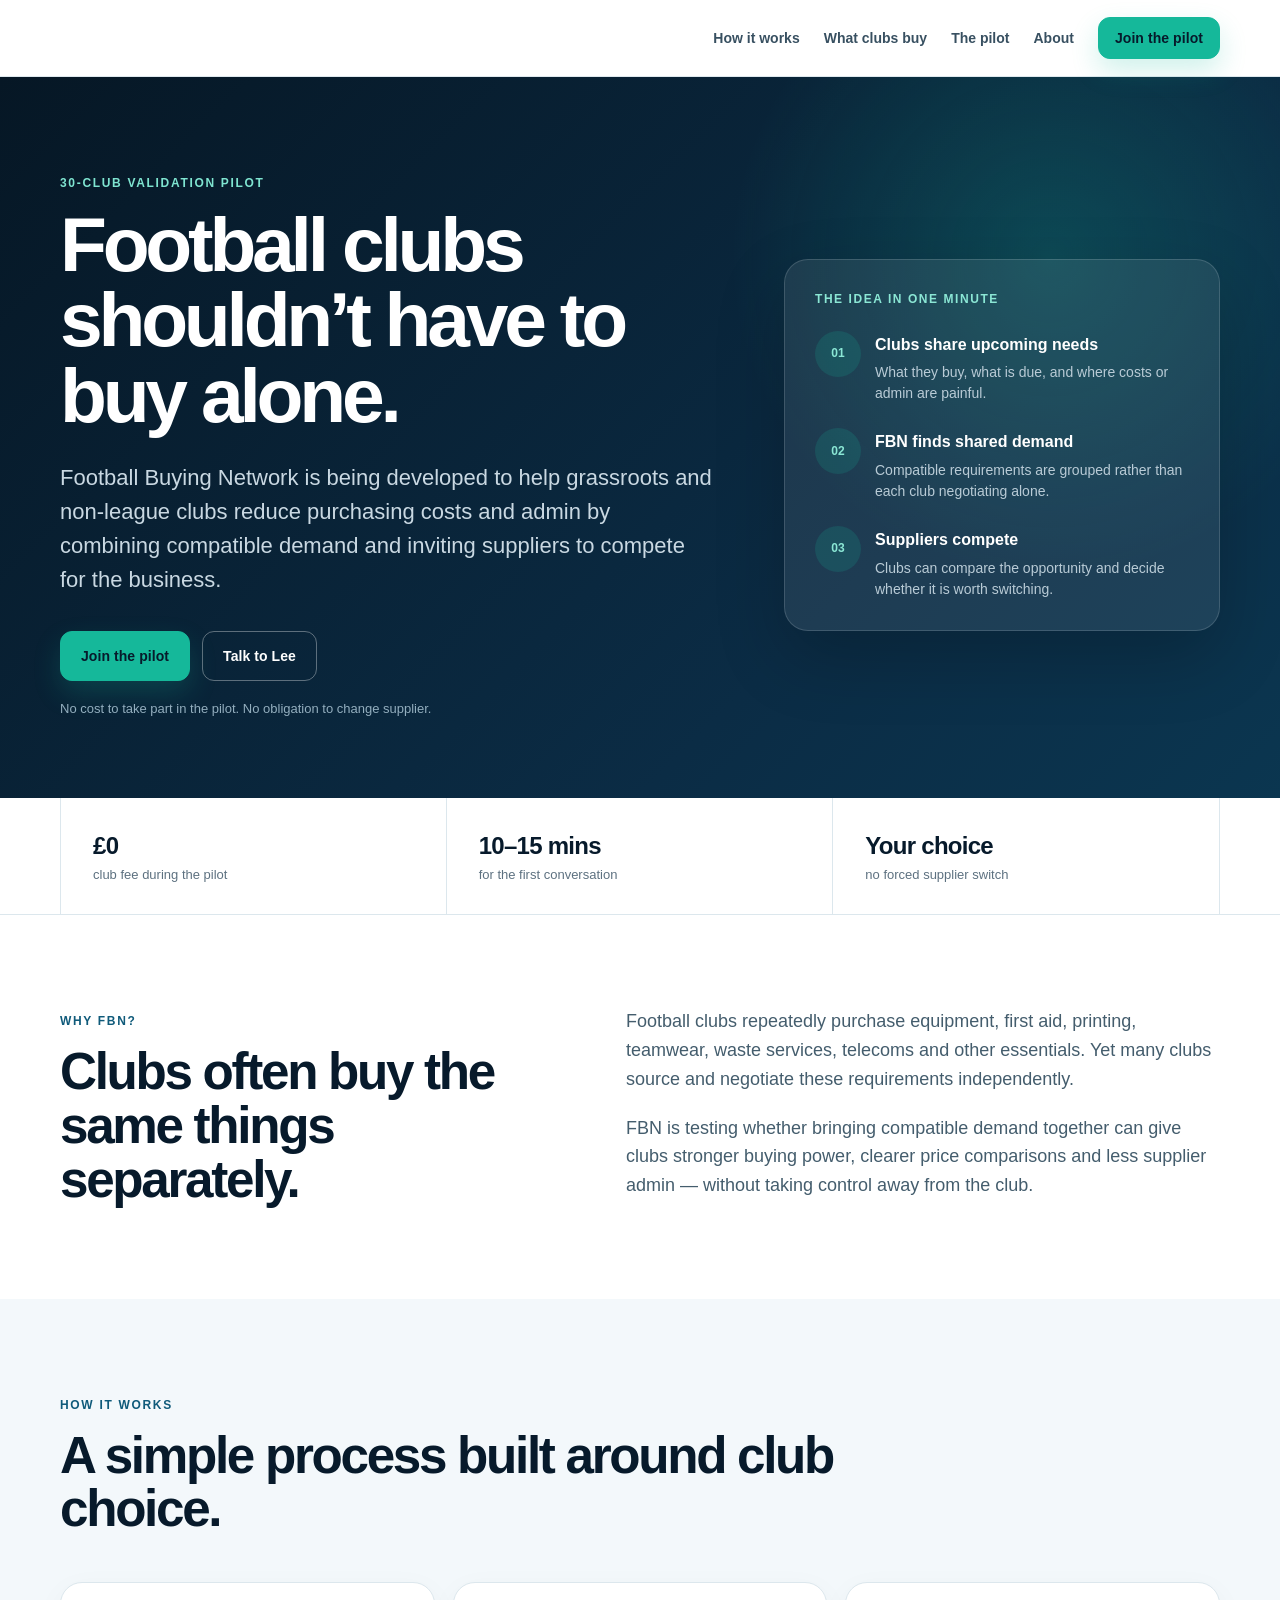
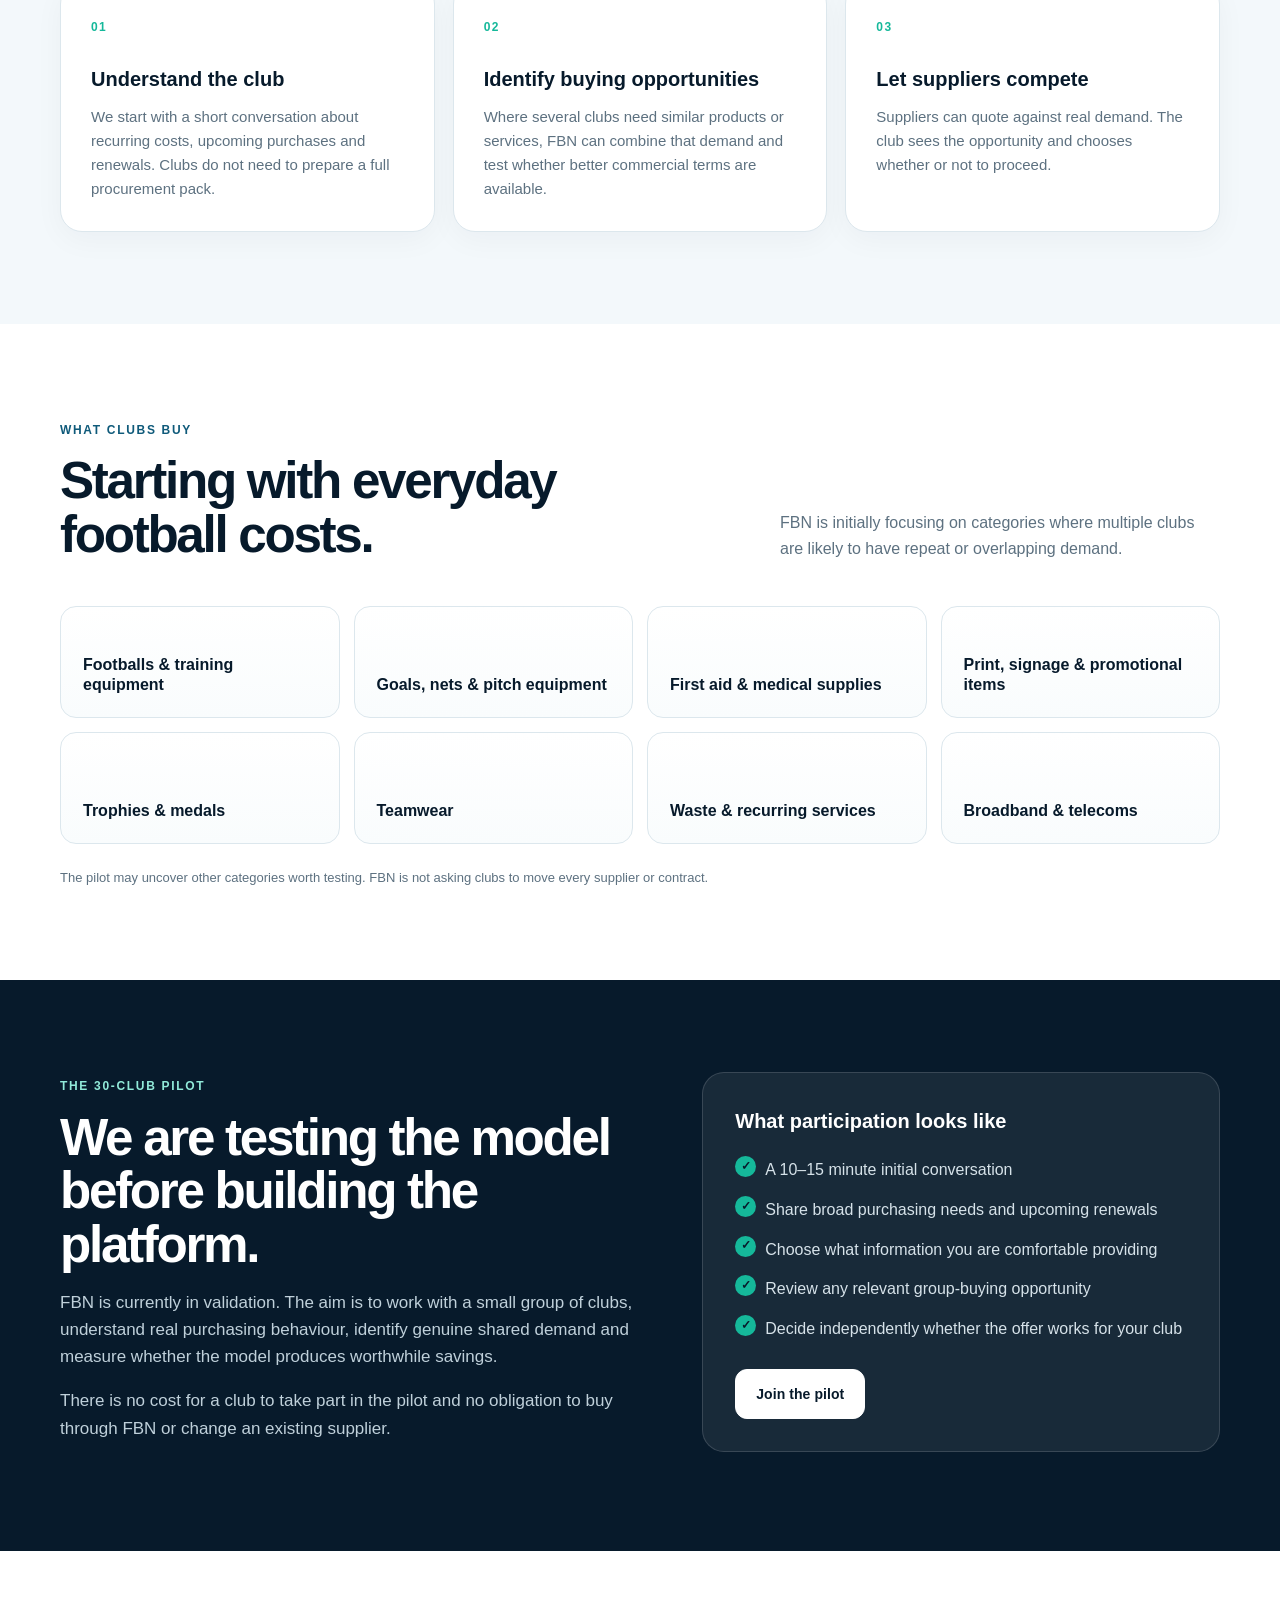
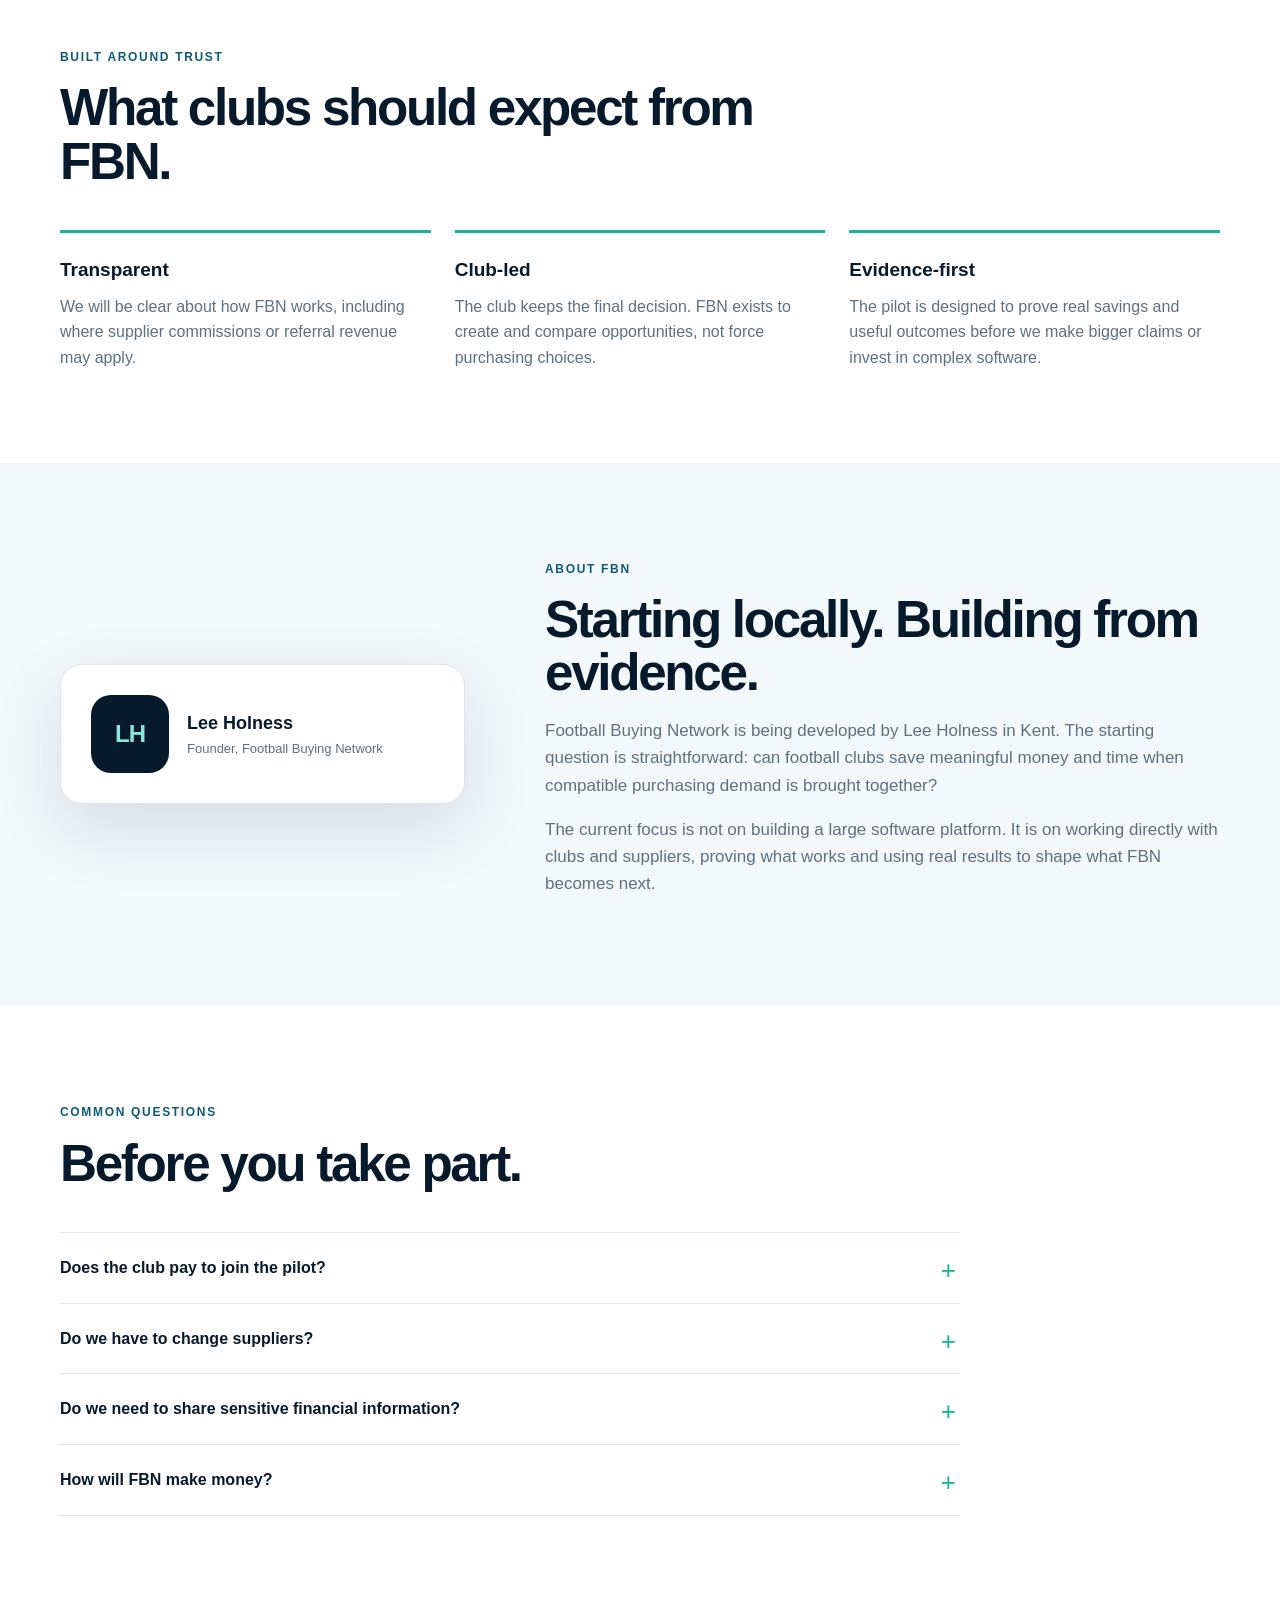
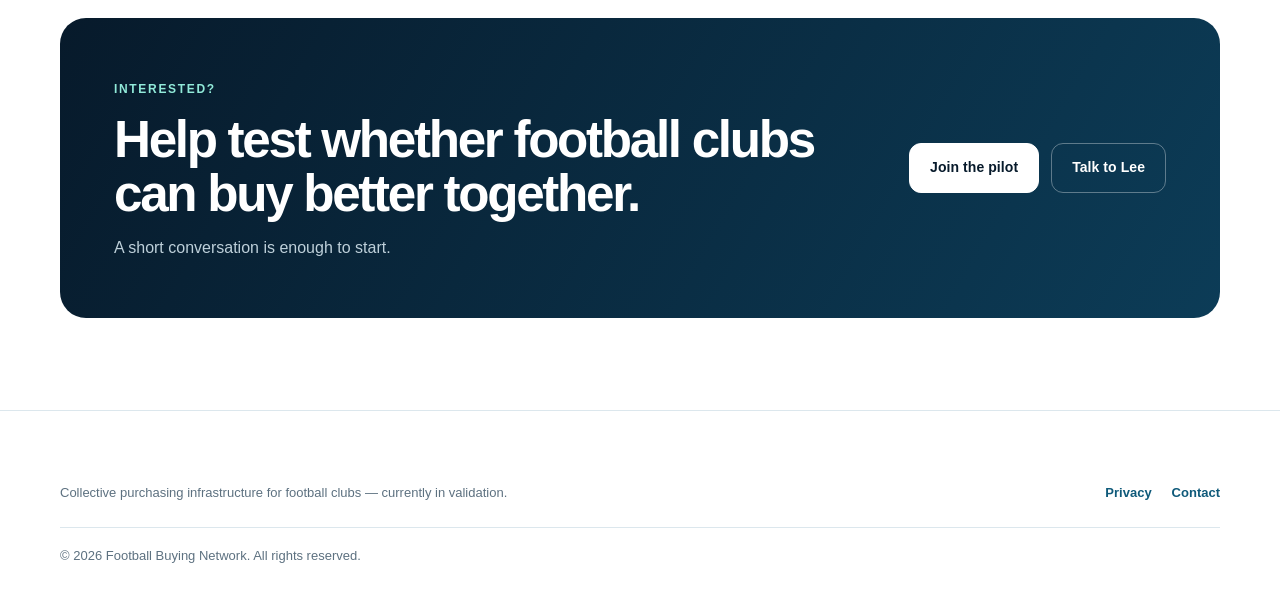
==== index.html @ e3a044ea "Apply final FBN logo to index.html" ====
<!doctype html>
<html lang="en">
<head>
  <meta charset="utf-8">
  <meta name="viewport" content="width=device-width, initial-scale=1">
  <meta name="description" content="Football Buying Network helps grassroots and non-league football clubs explore whether collective purchasing can reduce costs and admin.">
  <meta name="theme-color" content="#071a2b">
  <title>Football Buying Network | Smarter purchasing for football clubs</title>
  <link rel="icon" href="assets/favicon.svg" type="image/svg+xml">
  <link rel="stylesheet" href="styles.css">
</head>
<body>
  <a class="skip-link" href="#main">Skip to content</a>

  <header class="site-header">
    <div class="wrap nav-wrap">
      <a class="brand" href="#top" aria-label="Football Buying Network home">
          <img class="brand-logo" src="assets/logo.svg" alt="Football Buying Network">
        </a>

      <button class="menu-toggle" type="button" aria-expanded="false" aria-controls="site-nav">
        <span class="sr-only">Open menu</span>
        <span></span><span></span><span></span>
      </button>

      <nav id="site-nav" class="site-nav" aria-label="Main navigation">
        <a href="#how-it-works">How it works</a>
        <a href="#categories">What clubs buy</a>
        <a href="#pilot">The pilot</a>
        <a href="#about">About</a>
        <a class="button button-small" href="join.html">Join the pilot</a>
      </nav>
    </div>
  </header>

  <main id="main">
    <section id="top" class="hero">
      <div class="wrap hero-grid">
        <div class="hero-copy">
          <span class="eyebrow">30-club validation pilot</span>
          <h1>Football clubs shouldn’t have to buy alone.</h1>
          <p class="lead">Football Buying Network is being developed to help grassroots and non-league clubs reduce purchasing costs and admin by combining compatible demand and inviting suppliers to compete for the business.</p>
          <div class="hero-actions">
            <a class="button" href="join.html">Join the pilot</a>
            <a class="button button-ghost" href="mailto:lee87mh@gmail.com?subject=Football%20Buying%20Network%20pilot">Talk to Lee</a>
          </div>
          <p class="micro">No cost to take part in the pilot. No obligation to change supplier.</p>
        </div>

        <aside class="hero-card" aria-label="Pilot overview">
          <p class="card-label">The idea in one minute</p>
          <ol class="flow-list">
            <li><span>01</span><div><strong>Clubs share upcoming needs</strong><p>What they buy, what is due, and where costs or admin are painful.</p></div></li>
            <li><span>02</span><div><strong>FBN finds shared demand</strong><p>Compatible requirements are grouped rather than each club negotiating alone.</p></div></li>
            <li><span>03</span><div><strong>Suppliers compete</strong><p>Clubs can compare the opportunity and decide whether it is worth switching.</p></div></li>
          </ol>
        </aside>
      </div>
    </section>

    <section class="proof-strip" aria-label="Pilot commitments">
      <div class="wrap proof-grid">
        <div><strong>£0</strong><span>club fee during the pilot</span></div>
        <div><strong>10–15 mins</strong><span>for the first conversation</span></div>
        <div><strong>Your choice</strong><span>no forced supplier switch</span></div>
      </div>
    </section>

    <section class="section" id="why">
      <div class="wrap split">
        <div>
          <span class="eyebrow">Why FBN?</span>
          <h2>Clubs often buy the same things separately.</h2>
        </div>
        <div class="rich-copy">
          <p>Football clubs repeatedly purchase equipment, first aid, printing, teamwear, waste services, telecoms and other essentials. Yet many clubs source and negotiate these requirements independently.</p>
          <p>FBN is testing whether bringing compatible demand together can give clubs stronger buying power, clearer price comparisons and less supplier admin — without taking control away from the club.</p>
        </div>
      </div>
    </section>

    <section class="section section-tint" id="how-it-works">
      <div class="wrap">
        <span class="eyebrow">How it works</span>
        <h2>A simple process built around club choice.</h2>
        <div class="steps">
          <article class="step-card">
            <span class="step-no">01</span>
            <h3>Understand the club</h3>
            <p>We start with a short conversation about recurring costs, upcoming purchases and renewals. Clubs do not need to prepare a full procurement pack.</p>
          </article>
          <article class="step-card">
            <span class="step-no">02</span>
            <h3>Identify buying opportunities</h3>
            <p>Where several clubs need similar products or services, FBN can combine that demand and test whether better commercial terms are available.</p>
          </article>
          <article class="step-card">
            <span class="step-no">03</span>
            <h3>Let suppliers compete</h3>
            <p>Suppliers can quote against real demand. The club sees the opportunity and chooses whether or not to proceed.</p>
          </article>
        </div>
      </div>
    </section>

    <section class="section" id="categories">
      <div class="wrap">
        <div class="section-head">
          <div>
            <span class="eyebrow">What clubs buy</span>
            <h2>Starting with everyday football costs.</h2>
          </div>
          <p>FBN is initially focusing on categories where multiple clubs are likely to have repeat or overlapping demand.</p>
        </div>
        <div class="category-grid">
          <div class="category">Footballs & training equipment</div>
          <div class="category">Goals, nets & pitch equipment</div>
          <div class="category">First aid & medical supplies</div>
          <div class="category">Print, signage & promotional items</div>
          <div class="category">Trophies & medals</div>
          <div class="category">Teamwear</div>
          <div class="category">Waste & recurring services</div>
          <div class="category">Broadband & telecoms</div>
        </div>
        <p class="note">The pilot may uncover other categories worth testing. FBN is not asking clubs to move every supplier or contract.</p>
      </div>
    </section>

    <section class="section pilot" id="pilot">
      <div class="wrap pilot-grid">
        <div>
          <span class="eyebrow eyebrow-light">The 30-club pilot</span>
          <h2>We are testing the model before building the platform.</h2>
          <p>FBN is currently in validation. The aim is to work with a small group of clubs, understand real purchasing behaviour, identify genuine shared demand and measure whether the model produces worthwhile savings.</p>
          <p>There is no cost for a club to take part in the pilot and no obligation to buy through FBN or change an existing supplier.</p>
        </div>
        <div class="pilot-panel">
          <h3>What participation looks like</h3>
          <ul class="tick-list">
            <li>A 10–15 minute initial conversation</li>
            <li>Share broad purchasing needs and upcoming renewals</li>
            <li>Choose what information you are comfortable providing</li>
            <li>Review any relevant group-buying opportunity</li>
            <li>Decide independently whether the offer works for your club</li>
          </ul>
          <a class="button button-light" href="join.html">Join the pilot</a>
        </div>
      </div>
    </section>

    <section class="section" id="principles">
      <div class="wrap">
        <span class="eyebrow">Built around trust</span>
        <h2>What clubs should expect from FBN.</h2>
        <div class="principle-grid">
          <article><h3>Transparent</h3><p>We will be clear about how FBN works, including where supplier commissions or referral revenue may apply.</p></article>
          <article><h3>Club-led</h3><p>The club keeps the final decision. FBN exists to create and compare opportunities, not force purchasing choices.</p></article>
          <article><h3>Evidence-first</h3><p>The pilot is designed to prove real savings and useful outcomes before we make bigger claims or invest in complex software.</p></article>
        </div>
      </div>
    </section>

    <section class="section section-tint" id="about">
      <div class="wrap about-grid">
        <div class="founder-card" aria-hidden="true">
          <div class="founder-mark">LH</div>
          <div>
            <strong>Lee Holness</strong>
            <span>Founder, Football Buying Network</span>
          </div>
        </div>
        <div>
          <span class="eyebrow">About FBN</span>
          <h2>Starting locally. Building from evidence.</h2>
          <p>Football Buying Network is being developed by Lee Holness in Kent. The starting question is straightforward: can football clubs save meaningful money and time when compatible purchasing demand is brought together?</p>
          <p>The current focus is not on building a large software platform. It is on working directly with clubs and suppliers, proving what works and using real results to shape what FBN becomes next.</p>
        </div>
      </div>
    </section>

    <section class="section faq" id="faq">
      <div class="wrap">
        <span class="eyebrow">Common questions</span>
        <h2>Before you take part.</h2>
        <div class="faq-list">
          <details>
            <summary>Does the club pay to join the pilot?</summary>
            <p>No. There is no cost to a club to take part in the validation pilot.</p>
          </details>
          <details>
            <summary>Do we have to change suppliers?</summary>
            <p>No. Clubs remain in control of their purchasing decisions. If an FBN opportunity is not right for your club, you do not have to proceed.</p>
          </details>
          <details>
            <summary>Do we need to share sensitive financial information?</summary>
            <p>No. The pilot focuses on purchasing categories, approximate spend, suppliers, renewal timing and buying needs. Clubs should not share bank details, card details, passwords, payroll data or other unnecessary sensitive information.</p>
          </details>
          <details>
            <summary>How will FBN make money?</summary>
            <p>The model being tested is designed to keep club participation free while FBN earns through transparent supplier commissions, referral arrangements or future optional services where appropriate.</p>
          </details>
        </div>
      </div>
    </section>

    <section class="section cta">
      <div class="wrap cta-box">
        <div>
          <span class="eyebrow eyebrow-light">Interested?</span>
          <h2>Help test whether football clubs can buy better together.</h2>
          <p>A short conversation is enough to start.</p>
        </div>
        <div class="cta-actions"><a class="button button-light" href="join.html">Join the pilot</a><a class="button button-ghost" href="mailto:lee87mh@gmail.com?subject=Football%20Buying%20Network%20pilot">Talk to Lee</a></div>
      </div>
    </section>
  </main>

  <footer class="site-footer">
    <div class="wrap footer-grid">
      <div>
        <a class="brand footer-brand" href="#top">
          <img class="brand-logo" src="assets/logo.svg" alt="Football Buying Network">
        </a>
        <p>Collective purchasing infrastructure for football clubs — currently in validation.</p>
      </div>
      <div class="footer-links">
        <a href="privacy.html">Privacy</a>
        <a href="mailto:lee87mh@gmail.com?subject=Football%20Buying%20Network">Contact</a>
      </div>
      <p class="copyright">© <span id="year"></span> Football Buying Network. All rights reserved.</p>
    </div>
  </footer>

  <script src="script.js"></script>
</body>
</html>
---- styles.css ----
:root {
  --navy: #071a2b;
  --navy-2: #0d2941;
  --blue: #0f5a7a;
  --teal: #15b89a;
  --mint: #c9f7eb;
  --ice: #f3f8fb;
  --ink: #102536;
  --muted: #5d7180;
  --line: #dce7ed;
  --white: #ffffff;
  --shadow: 0 24px 70px rgba(7, 26, 43, 0.12);
  --radius: 22px;
  --max: 1160px;
}

* { box-sizing: border-box; }
html { scroll-behavior: smooth; }
body {
  margin: 0;
  font-family: Inter, ui-sans-serif, -apple-system, BlinkMacSystemFont, "Segoe UI", sans-serif;
  color: var(--ink);
  background: var(--white);
  line-height: 1.6;
}
img { max-width: 100%; display: block; }
a { color: inherit; }
button, a { -webkit-tap-highlight-color: transparent; }
.wrap { width: min(calc(100% - 40px), var(--max)); margin: 0 auto; }
.sr-only {
  position: absolute; width: 1px; height: 1px; padding: 0; margin: -1px;
  overflow: hidden; clip: rect(0,0,0,0); white-space: nowrap; border: 0;
}
.skip-link {
  position: absolute; left: 16px; top: -60px; z-index: 1000;
  padding: 10px 14px; background: var(--white); color: var(--navy);
  border-radius: 8px; transition: top .2s ease;
}
.skip-link:focus { top: 16px; }

.site-header {
  position: sticky;
  top: 0;
  z-index: 50;
  background: rgba(255,255,255,.92);
  backdrop-filter: blur(14px);
  border-bottom: 1px solid rgba(220,231,237,.9);
}
.nav-wrap {
  min-height: 76px;
  display: flex;
  align-items: center;
  justify-content: space-between;
  gap: 24px;
}
.brand {
  display: inline-flex;
  align-items: center;
  gap: 11px;
  text-decoration: none;
}
.brand span { display: grid; line-height: 1.05; gap: 4px; }
.brand strong { font-size: 15px; letter-spacing: -.01em; }
.brand small { font-size: 11px; color: var(--muted); letter-spacing: .16em; font-weight: 800; }
.site-nav { display: flex; align-items: center; gap: 24px; }
.site-nav > a:not(.button) {
  text-decoration: none;
  font-size: 14px;
  font-weight: 700;
  color: #385061;
}
.site-nav > a:not(.button):hover { color: var(--blue); }
.menu-toggle { display: none; }

.button {
  display: inline-flex;
  align-items: center;
  justify-content: center;
  min-height: 50px;
  padding: 0 20px;
  background: var(--teal);
  color: var(--navy);
  border: 1px solid var(--teal);
  border-radius: 12px;
  text-decoration: none;
  font-size: 14px;
  font-weight: 850;
  letter-spacing: .005em;
  box-shadow: 0 12px 28px rgba(21,184,154,.2);
  transition: transform .15s ease, box-shadow .15s ease, background .15s ease;
}
.button:hover { transform: translateY(-1px); box-shadow: 0 16px 34px rgba(21,184,154,.25); }
.button-small { min-height: 42px; padding: 0 16px; }
.button-ghost { background: transparent; color: var(--white); border-color: rgba(255,255,255,.34); box-shadow: none; }
.button-ghost:hover { background: rgba(255,255,255,.08); }
.button-light { background: var(--white); border-color: var(--white); color: var(--navy); box-shadow: none; }

.hero {
  color: var(--white);
  background:
    radial-gradient(circle at 82% 25%, rgba(21,184,154,.22), transparent 27%),
    linear-gradient(135deg, #061725 0%, #0b2c45 68%, #0b3650 100%);
  padding: 92px 0 78px;
}
.hero-grid {
  display: grid;
  grid-template-columns: 1.2fr .8fr;
  gap: 70px;
  align-items: center;
}
.eyebrow {
  display: inline-block;
  margin-bottom: 14px;
  color: var(--blue);
  font-size: 12px;
  font-weight: 900;
  letter-spacing: .14em;
  text-transform: uppercase;
}
.hero .eyebrow { color: #7fe5d1; }
.eyebrow-light { color: #91ead9; }
.hero h1 {
  max-width: 780px;
  margin: 0;
  font-size: clamp(48px, 6vw, 78px);
  line-height: .98;
  letter-spacing: -.055em;
  font-weight: 900;
}
.lead {
  max-width: 700px;
  margin: 28px 0 0;
  font-size: clamp(18px, 2vw, 22px);
  color: #c9d8e2;
  line-height: 1.55;
}
.hero-actions { display: flex; gap: 12px; flex-wrap: wrap; margin-top: 34px; }
.micro { margin: 18px 0 0; color: #93aebe; font-size: 13px; }

.hero-card {
  background: rgba(255,255,255,.08);
  border: 1px solid rgba(255,255,255,.15);
  border-radius: 24px;
  padding: 30px;
  box-shadow: 0 26px 70px rgba(0,0,0,.2);
}
.card-label { margin: 0 0 22px; color: #8be7d5; font-size: 12px; font-weight: 900; text-transform: uppercase; letter-spacing: .13em; }
.flow-list { margin: 0; padding: 0; list-style: none; display: grid; gap: 24px; }
.flow-list li { display: grid; grid-template-columns: 46px 1fr; gap: 14px; }
.flow-list li > span {
  width: 46px; height: 46px; display: grid; place-items: center;
  border-radius: 50%; background: rgba(21,184,154,.16); color: #8be7d5;
  font-size: 12px; font-weight: 900;
}
.flow-list strong { display: block; margin-top: 1px; font-size: 16px; }
.flow-list p { margin: 5px 0 0; color: #b9cbd6; font-size: 14px; line-height: 1.5; }

.proof-strip { border-bottom: 1px solid var(--line); background: var(--white); }
.proof-grid { display: grid; grid-template-columns: repeat(3,1fr); }
.proof-grid > div {
  min-height: 116px;
  padding: 26px 32px;
  display: flex;
  flex-direction: column;
  justify-content: center;
  border-right: 1px solid var(--line);
}
.proof-grid > div:first-child { border-left: 1px solid var(--line); }
.proof-grid strong { font-size: 24px; letter-spacing: -.03em; color: var(--navy); }
.proof-grid span { font-size: 13px; color: var(--muted); }

.section { padding: 92px 0; }
.section-tint { background: var(--ice); }
.section h2 {
  margin: 0;
  max-width: 800px;
  color: var(--navy);
  font-size: clamp(34px, 4vw, 52px);
  line-height: 1.05;
  letter-spacing: -.045em;
}
.split { display: grid; grid-template-columns: .9fr 1.1fr; gap: 80px; align-items: start; }
.rich-copy p { margin: 0 0 20px; color: #445d6d; font-size: 18px; }
.rich-copy p:last-child { margin-bottom: 0; }

.steps { margin-top: 46px; display: grid; grid-template-columns: repeat(3,1fr); gap: 18px; }
.step-card {
  background: var(--white);
  border: 1px solid var(--line);
  border-radius: var(--radius);
  padding: 30px;
  box-shadow: 0 8px 30px rgba(7,26,43,.04);
}
.step-no { font-size: 12px; font-weight: 900; color: var(--teal); letter-spacing: .12em; }
.step-card h3 { margin: 24px 0 10px; font-size: 20px; color: var(--navy); }
.step-card p { margin: 0; color: var(--muted); font-size: 15px; }

.section-head {
  display: flex;
  justify-content: space-between;
  gap: 60px;
  align-items: end;
}
.section-head > p { max-width: 440px; margin: 0; color: var(--muted); font-size: 16px; }
.category-grid { margin-top: 44px; display: grid; grid-template-columns: repeat(4,1fr); gap: 14px; }
.category {
  min-height: 112px;
  padding: 22px;
  display: flex;
  align-items: end;
  border: 1px solid var(--line);
  border-radius: 16px;
  background: linear-gradient(180deg,#fff 0%,#f9fcfd 100%);
  color: var(--navy);
  font-weight: 800;
  line-height: 1.25;
}
.note { margin: 24px 0 0; color: var(--muted); font-size: 13px; }

.pilot { background: var(--navy); color: var(--white); }
.pilot h2 { color: var(--white); }
.pilot-grid { display: grid; grid-template-columns: 1.05fr .95fr; gap: 70px; align-items: start; }
.pilot-grid > div:first-child > p { color: #bfd0da; font-size: 17px; }
.pilot-panel {
  padding: 32px;
  background: rgba(255,255,255,.07);
  border: 1px solid rgba(255,255,255,.14);
  border-radius: var(--radius);
}
.pilot-panel h3 { margin: 0 0 20px; font-size: 20px; }
.tick-list { list-style: none; margin: 0 0 28px; padding: 0; display: grid; gap: 14px; }
.tick-list li { position: relative; padding-left: 30px; color: #d6e2e9; }
.tick-list li::before {
  content: "✓";
  position: absolute; left: 0; top: -1px;
  width: 21px; height: 21px;
  display: grid; place-items: center;
  background: var(--teal); color: var(--navy);
  border-radius: 50%; font-size: 12px; font-weight: 900;
}

.principle-grid { margin-top: 42px; display: grid; grid-template-columns: repeat(3,1fr); gap: 24px; }
.principle-grid article { border-top: 3px solid var(--teal); padding-top: 22px; }
.principle-grid h3 { margin: 0 0 8px; color: var(--navy); font-size: 19px; }
.principle-grid p { margin: 0; color: var(--muted); }

.about-grid { display: grid; grid-template-columns: .75fr 1.25fr; gap: 80px; align-items: center; }
.founder-card {
  padding: 30px;
  display: flex;
  align-items: center;
  gap: 18px;
  background: var(--white);
  border: 1px solid var(--line);
  border-radius: var(--radius);
  box-shadow: var(--shadow);
}
.founder-mark {
  width: 78px; height: 78px; border-radius: 20px;
  display: grid; place-items: center;
  background: var(--navy); color: #8be7d5;
  font-size: 24px; font-weight: 900; letter-spacing: -.04em;
}
.founder-card strong { display: block; font-size: 18px; color: var(--navy); }
.founder-card span { display: block; color: var(--muted); font-size: 13px; margin-top: 2px; }
.about-grid > div:last-child > p { color: var(--muted); font-size: 17px; }

.faq-list { max-width: 900px; margin-top: 42px; border-top: 1px solid var(--line); }
details { border-bottom: 1px solid var(--line); }
summary {
  cursor: pointer;
  list-style: none;
  padding: 22px 42px 22px 0;
  position: relative;
  color: var(--navy);
  font-weight: 800;
}
summary::-webkit-details-marker { display: none; }
summary::after {
  content: "+";
  position: absolute; right: 4px; top: 17px;
  font-size: 26px; font-weight: 400; color: var(--teal);
}
details[open] summary::after { content: "–"; }
details p { margin: -2px 0 24px; max-width: 760px; color: var(--muted); }

.cta { padding-top: 10px; }
.cta-box {
  min-height: 300px;
  padding: 54px;
  border-radius: 26px;
  display: flex;
  align-items: center;
  justify-content: space-between;
  gap: 40px;
  color: var(--white);
  background: linear-gradient(120deg,var(--navy) 0%,#0c3c57 100%);
}
.cta-box h2 { color: var(--white); max-width: 720px; }
.cta-box p { margin: 14px 0 0; color: #bed0da; }

.site-footer { padding: 40px 0; border-top: 1px solid var(--line); }
.footer-grid {
  display: grid;
  grid-template-columns: 1fr auto;
  gap: 24px;
  align-items: end;
}
.footer-brand { margin-bottom: 14px; }
.site-footer p { margin: 0; color: var(--muted); font-size: 13px; }
.footer-links { display: flex; gap: 20px; }
.footer-links a { color: var(--blue); font-size: 13px; font-weight: 800; text-decoration: none; }
.copyright { grid-column: 1 / -1; padding-top: 18px; border-top: 1px solid var(--line); }

.privacy-hero { padding: 74px 0 30px; background: var(--ice); }
.privacy-hero h1 { margin: 0; font-size: clamp(42px,5vw,64px); color: var(--navy); letter-spacing: -.05em; }
.privacy-content { max-width: 780px; padding: 58px 0 90px; }
.privacy-content h2 { margin: 42px 0 10px; font-size: 25px; }
.privacy-content p, .privacy-content li { color: #4d6473; }
.privacy-content a { color: var(--blue); }

@media (max-width: 900px) {
  .site-nav {
    display: none;
    position: absolute;
    left: 20px; right: 20px; top: 68px;
    padding: 18px;
    flex-direction: column;
    align-items: stretch;
    gap: 4px;
    background: var(--white);
    border: 1px solid var(--line);
    border-radius: 16px;
    box-shadow: var(--shadow);
  }
  .site-nav.open { display: flex; }
  .site-nav > a:not(.button) { padding: 12px 8px; }
  .menu-toggle {
    width: 44px; height: 44px; border: 0; background: transparent;
    display: grid; align-content: center; gap: 5px; cursor: pointer;
  }
  .menu-toggle span:not(.sr-only) { width: 24px; height: 2px; background: var(--navy); justify-self: end; }
  .hero { padding-top: 70px; }
  .hero-grid, .split, .pilot-grid, .about-grid { grid-template-columns: 1fr; gap: 44px; }
  .steps, .principle-grid { grid-template-columns: 1fr; }
  .category-grid { grid-template-columns: repeat(2,1fr); }
  .section-head { align-items: start; flex-direction: column; gap: 18px; }
  .cta-box { align-items: flex-start; flex-direction: column; }
}

@media (max-width: 600px) {
  .wrap { width: min(calc(100% - 28px), var(--max)); }
  .nav-wrap { min-height: 68px; }
  .brand strong { font-size: 13px; }
  .hero { padding: 56px 0 54px; }
  .hero h1 { font-size: clamp(43px, 13vw, 62px); }
  .hero-card { padding: 22px; }
  .proof-grid { grid-template-columns: 1fr; }
  .proof-grid > div { min-height: 86px; border-right: 1px solid var(--line); border-left: 1px solid var(--line); border-bottom: 1px solid var(--line); }
  .proof-grid > div:first-child { border-top: 0; }
  .section { padding: 68px 0; }
  .category-grid { grid-template-columns: 1fr; }
  .category { min-height: 92px; }
  .cta { padding-top: 0; }
  .cta-box { padding: 34px 24px; border-radius: 20px; }
  .footer-grid { grid-template-columns: 1fr; align-items: start; }
  .copyright { grid-column: 1; }
}


/* Pilot interest form */
.form-hero {
  background: linear-gradient(135deg, #061725 0%, #0b2c45 100%);
  color: var(--white);
  padding: 72px 0 56px;
}
.form-hero h1 {
  margin: 0;
  max-width: 780px;
  font-size: clamp(42px, 5.6vw, 68px);
  line-height: 1;
  letter-spacing: -.05em;
}
.form-hero p {
  max-width: 760px;
  margin: 22px 0 0;
  color: #c8d7e0;
  font-size: 18px;
}
.form-shell {
  display: grid;
  grid-template-columns: minmax(0, 1fr) 320px;
  gap: 36px;
  align-items: start;
  padding: 56px 0 88px;
}
.form-card {
  background: var(--white);
  border: 1px solid var(--line);
  border-radius: var(--radius);
  box-shadow: var(--shadow);
  padding: 34px;
}
.form-card h2 { margin: 0 0 8px; color: var(--navy); font-size: 28px; }
.form-card > p { margin: 0 0 30px; color: var(--muted); }
.form-grid { display: grid; grid-template-columns: 1fr 1fr; gap: 20px; }
.form-group { display: grid; gap: 8px; margin-bottom: 20px; }
.form-group.full { grid-column: 1 / -1; }
.form-group label, .form-group legend {
  font-size: 14px;
  font-weight: 800;
  color: var(--navy);
}
.form-group legend { margin-bottom: 10px; }
.required { color: #b42318; }
.form-card input[type="text"],
.form-card input[type="email"],
.form-card input[type="tel"],
.form-card select,
.form-card textarea {
  width: 100%;
  min-height: 48px;
  padding: 11px 13px;
  border: 1px solid #cddbe3;
  border-radius: 10px;
  background: #fff;
  color: var(--ink);
  font: inherit;
}
.form-card input:focus,
.form-card select:focus,
.form-card textarea:focus {
  outline: 3px solid rgba(21,184,154,.18);
  border-color: var(--teal);
}
.form-card fieldset { border: 0; padding: 0; margin: 0 0 22px; }
.check-grid {
  display: grid;
  grid-template-columns: 1fr 1fr;
  gap: 10px 16px;
}
.check-option {
  display: flex;
  gap: 10px;
  align-items: flex-start;
  padding: 12px;
  border: 1px solid var(--line);
  border-radius: 10px;
  background: #fbfdfe;
  font-size: 14px;
  color: #385061;
}
.check-option input { margin-top: 3px; }
.form-note {
  margin: 18px 0 0;
  font-size: 12px;
  color: var(--muted);
}
.form-note a { color: var(--blue); }
.form-submit { width: 100%; border: 0; cursor: pointer; }
.form-aside {
  background: var(--navy);
  color: var(--white);
  border-radius: var(--radius);
  padding: 28px;
}
.form-aside h3 { margin: 0 0 18px; font-size: 20px; }
.form-aside p { color: #bfd0da; font-size: 14px; }
.form-aside .tick-list { margin-bottom: 0; }
.cta-actions { display: flex; gap: 12px; flex-wrap: wrap; }
.thanks-wrap {
  min-height: 64vh;
  display: grid;
  place-items: center;
  padding: 70px 0;
}
.thanks-card {
  width: min(100%, 720px);
  text-align: center;
  padding: 46px 34px;
  border: 1px solid var(--line);
  border-radius: var(--radius);
  box-shadow: var(--shadow);
  background: var(--white);
}
.thanks-mark {
  width: 64px; height: 64px; margin: 0 auto 20px;
  display: grid; place-items: center;
  border-radius: 50%;
  background: var(--mint);
  color: var(--navy);
  font-size: 28px; font-weight: 900;
}
.thanks-card h1 { margin: 0; color: var(--navy); font-size: clamp(34px, 5vw, 48px); letter-spacing: -.04em; }
.thanks-card p { color: var(--muted); max-width: 560px; margin: 16px auto 26px; }
.honey { display: none !important; }

@media (max-width: 900px) {
  .form-shell { grid-template-columns: 1fr; }
  .form-aside { order: -1; }
}
@media (max-width: 600px) {
  .form-card { padding: 24px 18px; }
  .form-grid, .check-grid { grid-template-columns: 1fr; }
  .form-hero { padding: 54px 0 42px; }
}
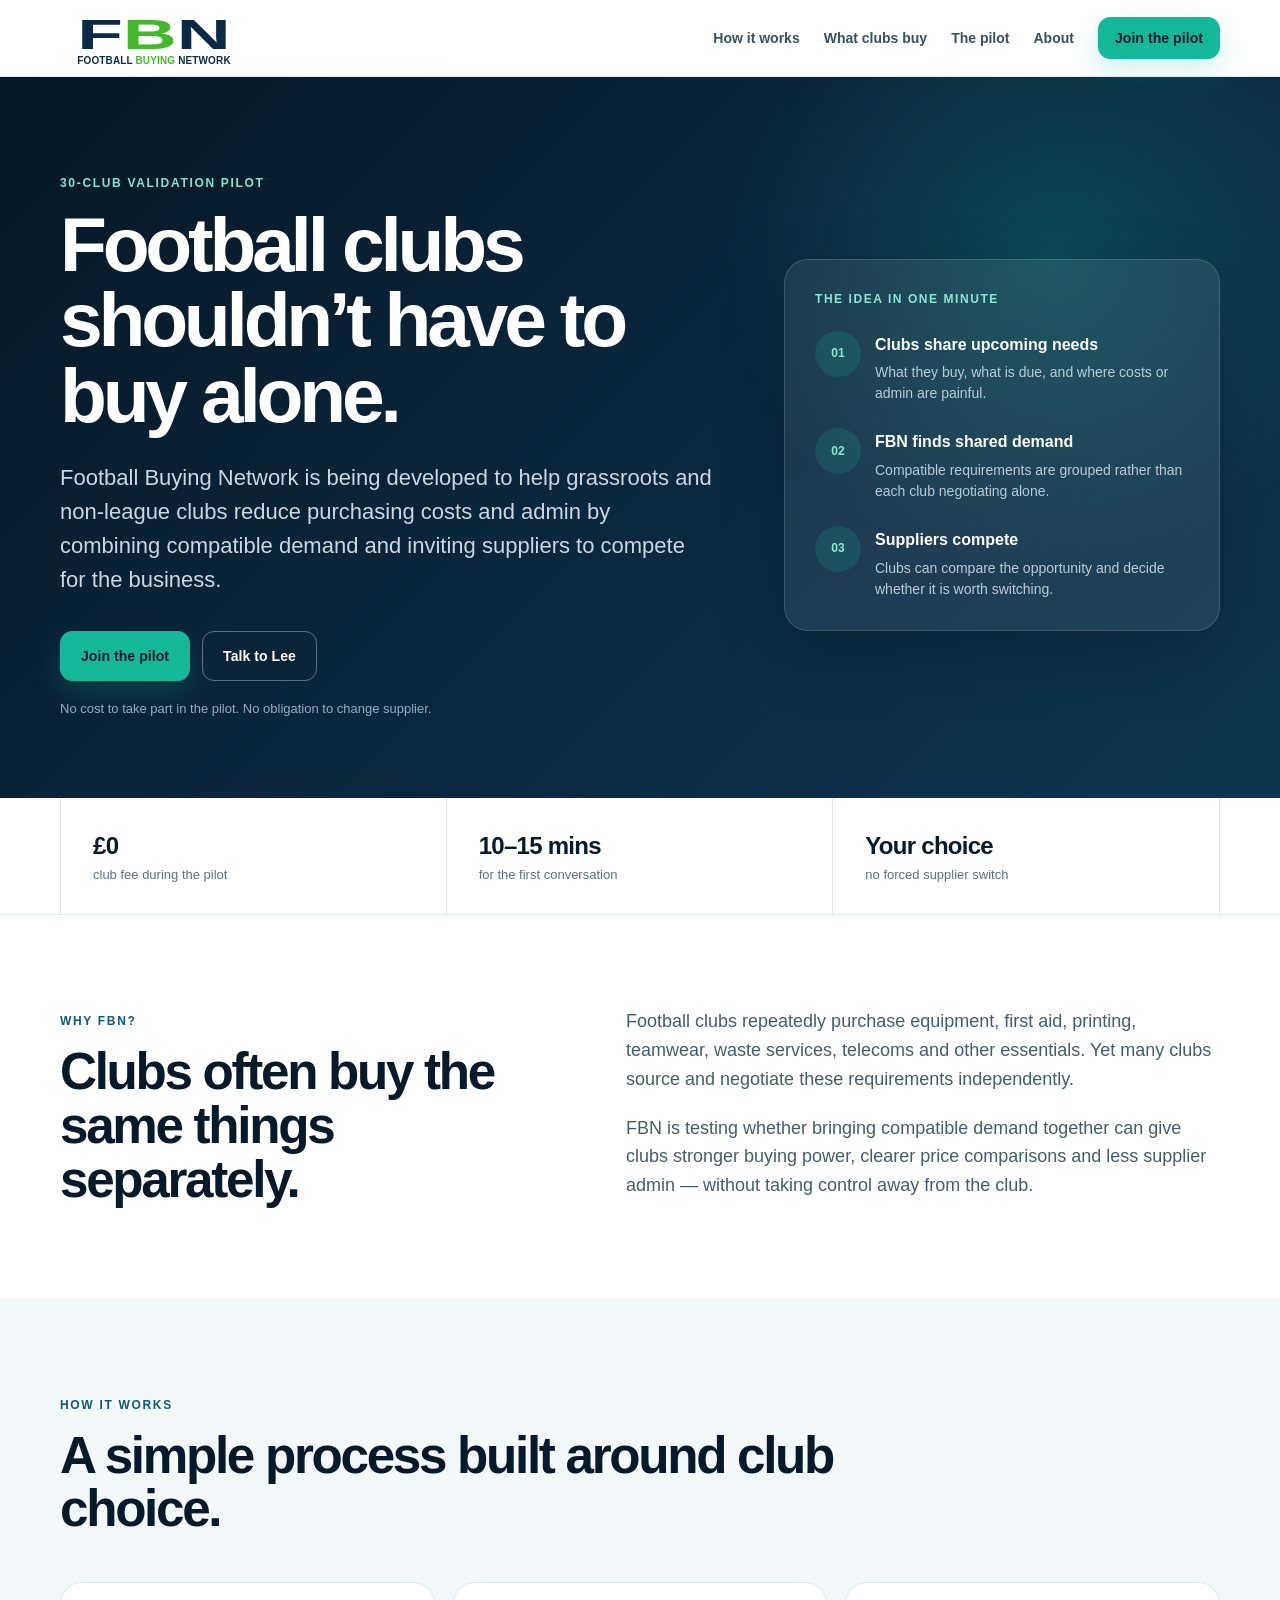
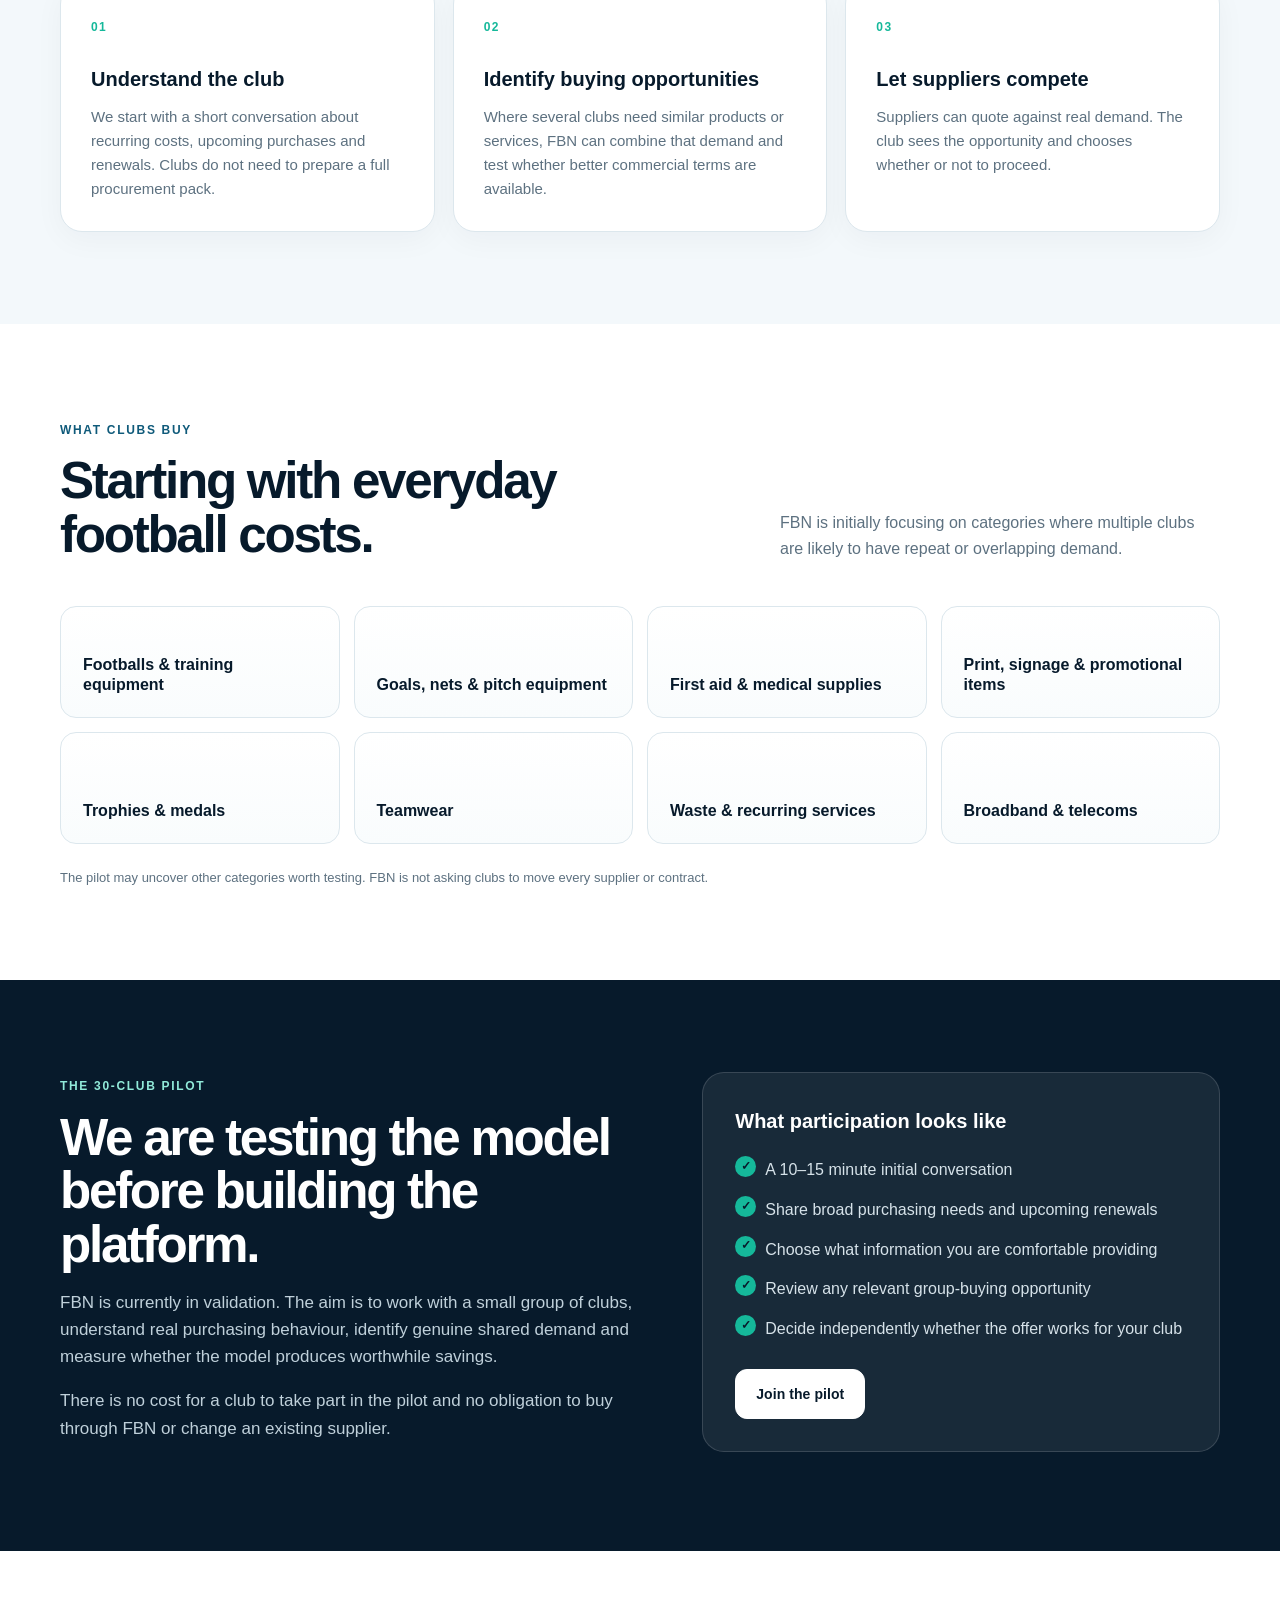
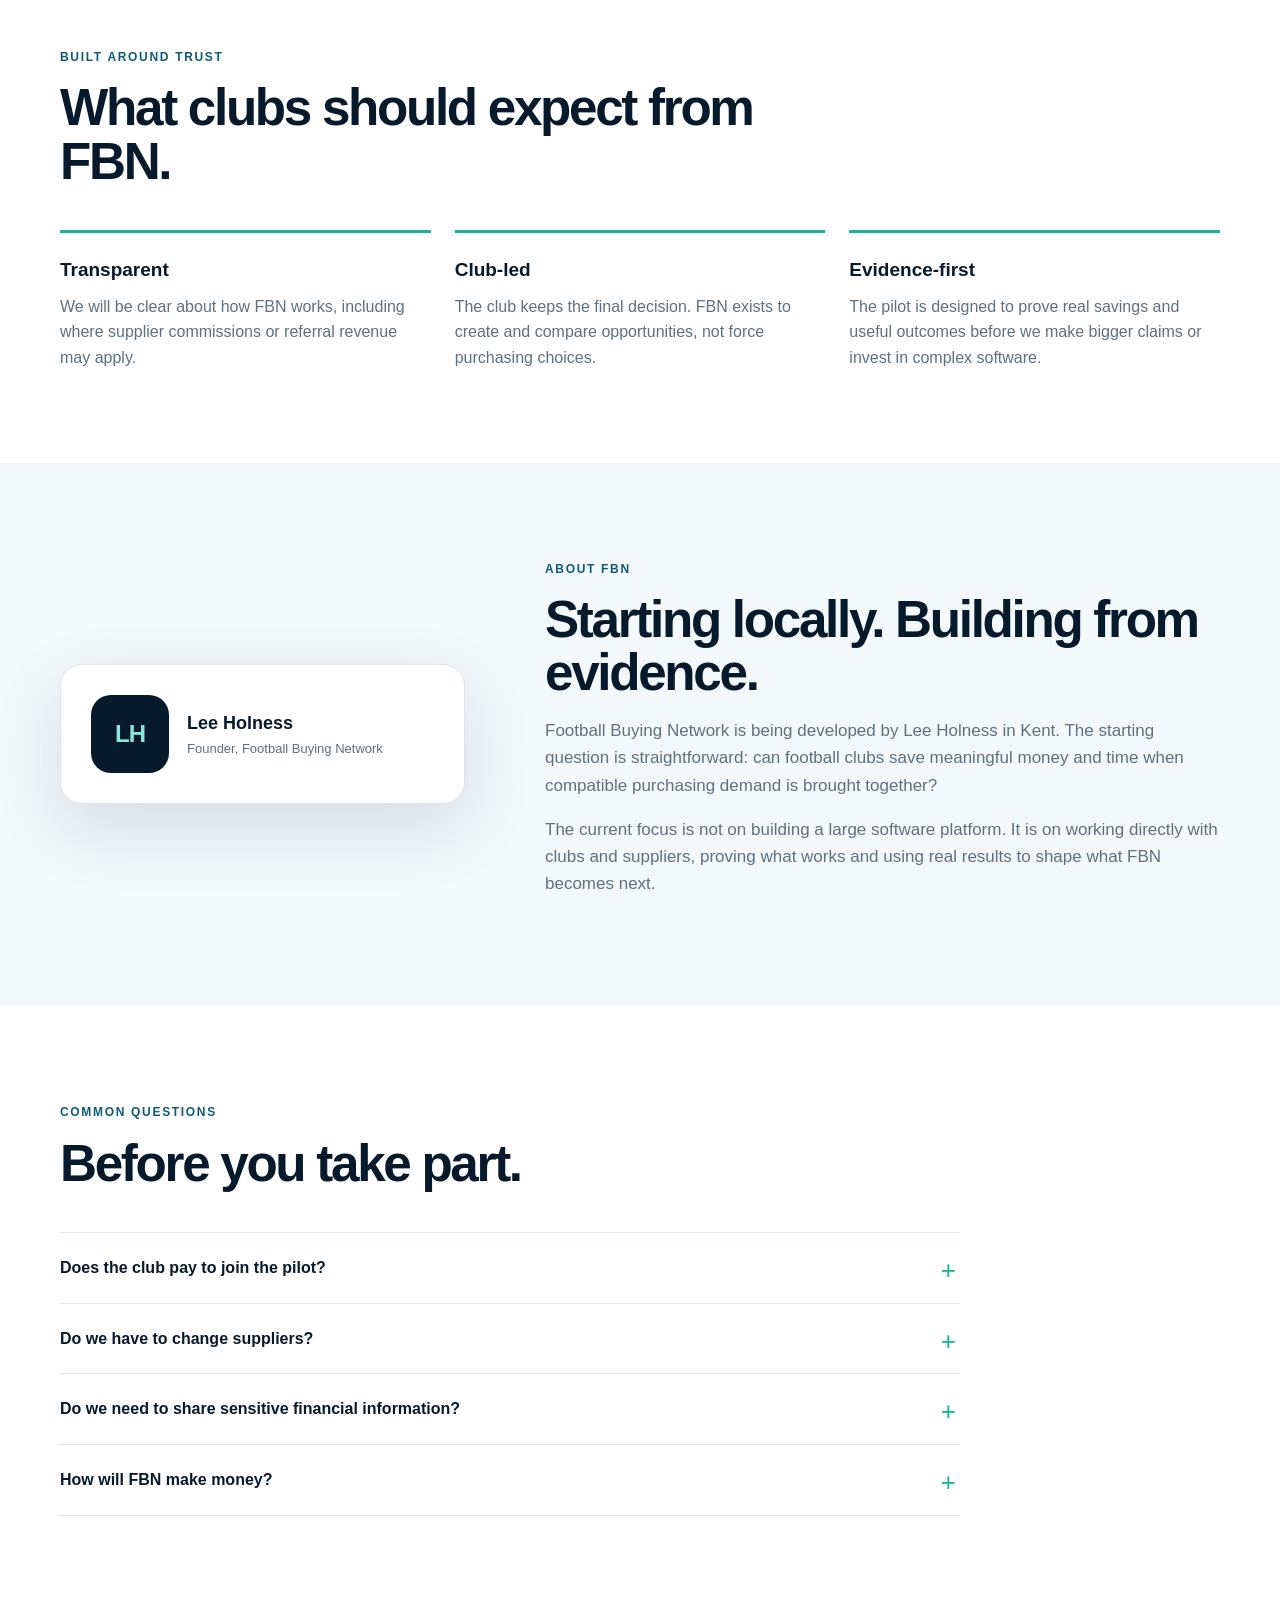
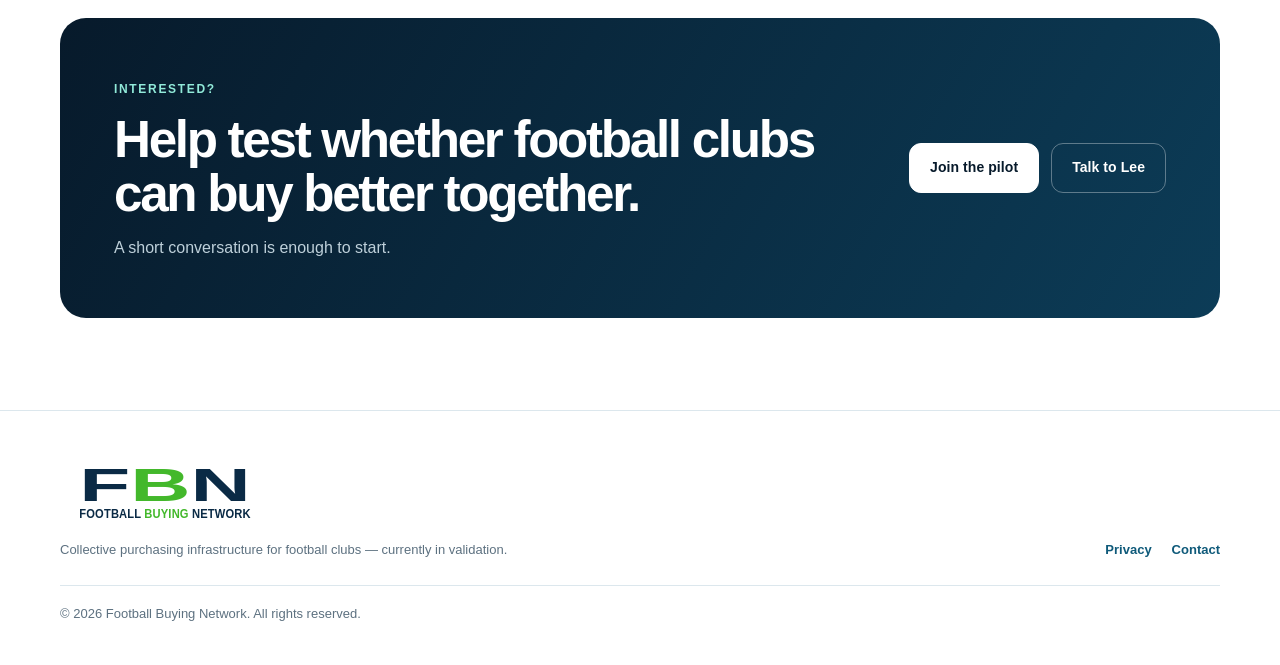
==== commit cf6a6e5e: "Use final FBN logo asset on index.html" ====
--- a/index.html
+++ b/index.html
@@ -15,7 +15,7 @@
   <header class="site-header">
     <div class="wrap nav-wrap">
       <a class="brand" href="#top" aria-label="Football Buying Network home">
-          <img class="brand-logo" src="assets/logo.svg" alt="Football Buying Network">
+          <img class="brand-logo" src="assets/fbn-logo.svg?v=20260927-final" alt="Football Buying Network">
         </a>
 
       <button class="menu-toggle" type="button" aria-expanded="false" aria-controls="site-nav">
@@ -219,7 +219,7 @@
     <div class="wrap footer-grid">
       <div>
         <a class="brand footer-brand" href="#top">
-          <img class="brand-logo" src="assets/logo.svg" alt="Football Buying Network">
+          <img class="brand-logo" src="assets/fbn-logo.svg?v=20260927-final" alt="Football Buying Network">
         </a>
         <p>Collective purchasing infrastructure for football clubs — currently in validation.</p>
       </div>
--- a/styles.css
+++ b/styles.css
@@ -56,12 +56,15 @@
 .brand {
   display: inline-flex;
   align-items: center;
-  gap: 11px;
   text-decoration: none;
-}
-.brand span { display: grid; line-height: 1.05; gap: 4px; }
-.brand strong { font-size: 15px; letter-spacing: -.01em; }
-.brand small { font-size: 11px; color: var(--muted); letter-spacing: .16em; font-weight: 800; }
+  flex: 0 0 auto;
+}
+.brand-logo {
+  width: 188px;
+  height: auto;
+  display: block;
+}
+.footer-brand .brand-logo { width: 210px; }
 .site-nav { display: flex; align-items: center; gap: 24px; }
 .site-nav > a:not(.button) {
   text-decoration: none;
@@ -351,7 +354,8 @@
 @media (max-width: 600px) {
   .wrap { width: min(calc(100% - 28px), var(--max)); }
   .nav-wrap { min-height: 68px; }
-  .brand strong { font-size: 13px; }
+  .brand-logo { width: 154px; }
+  .footer-brand .brand-logo { width: 184px; }
   .hero { padding: 56px 0 54px; }
   .hero h1 { font-size: clamp(43px, 13vw, 62px); }
   .hero-card { padding: 22px; }
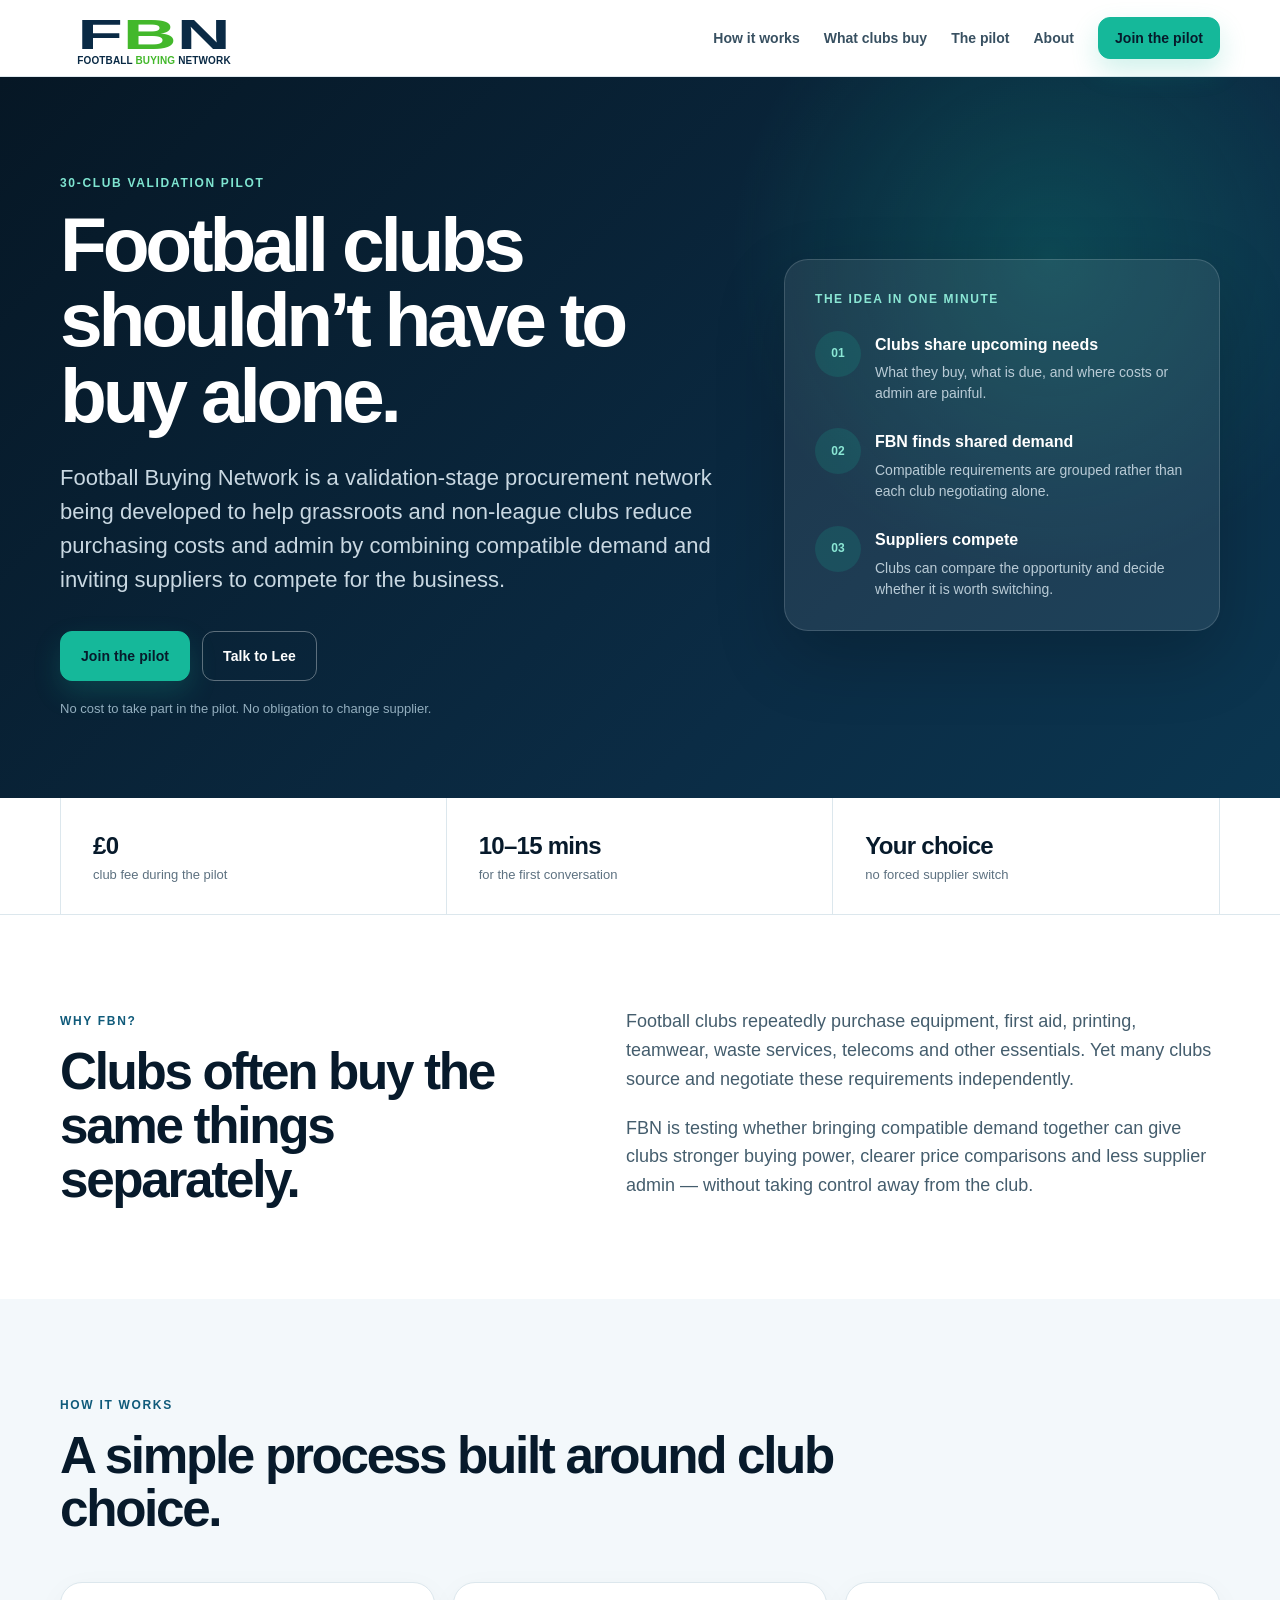
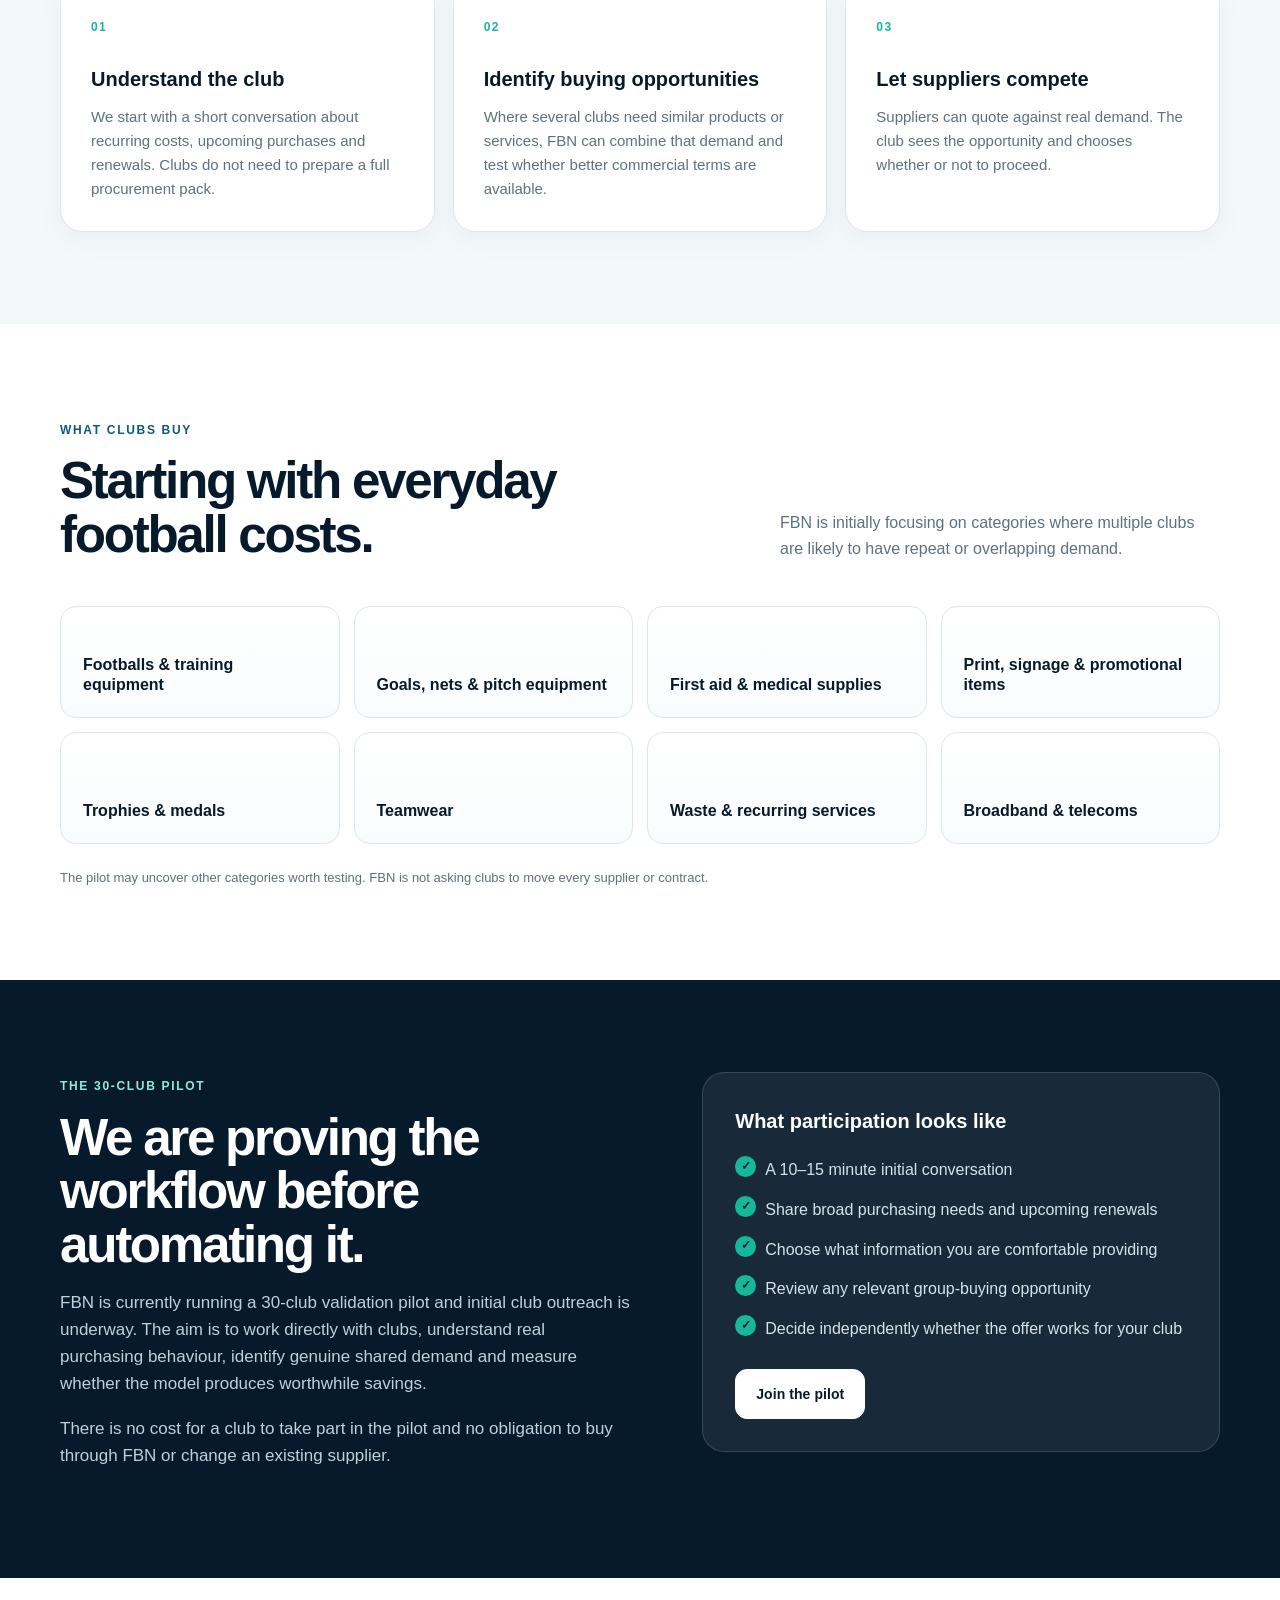
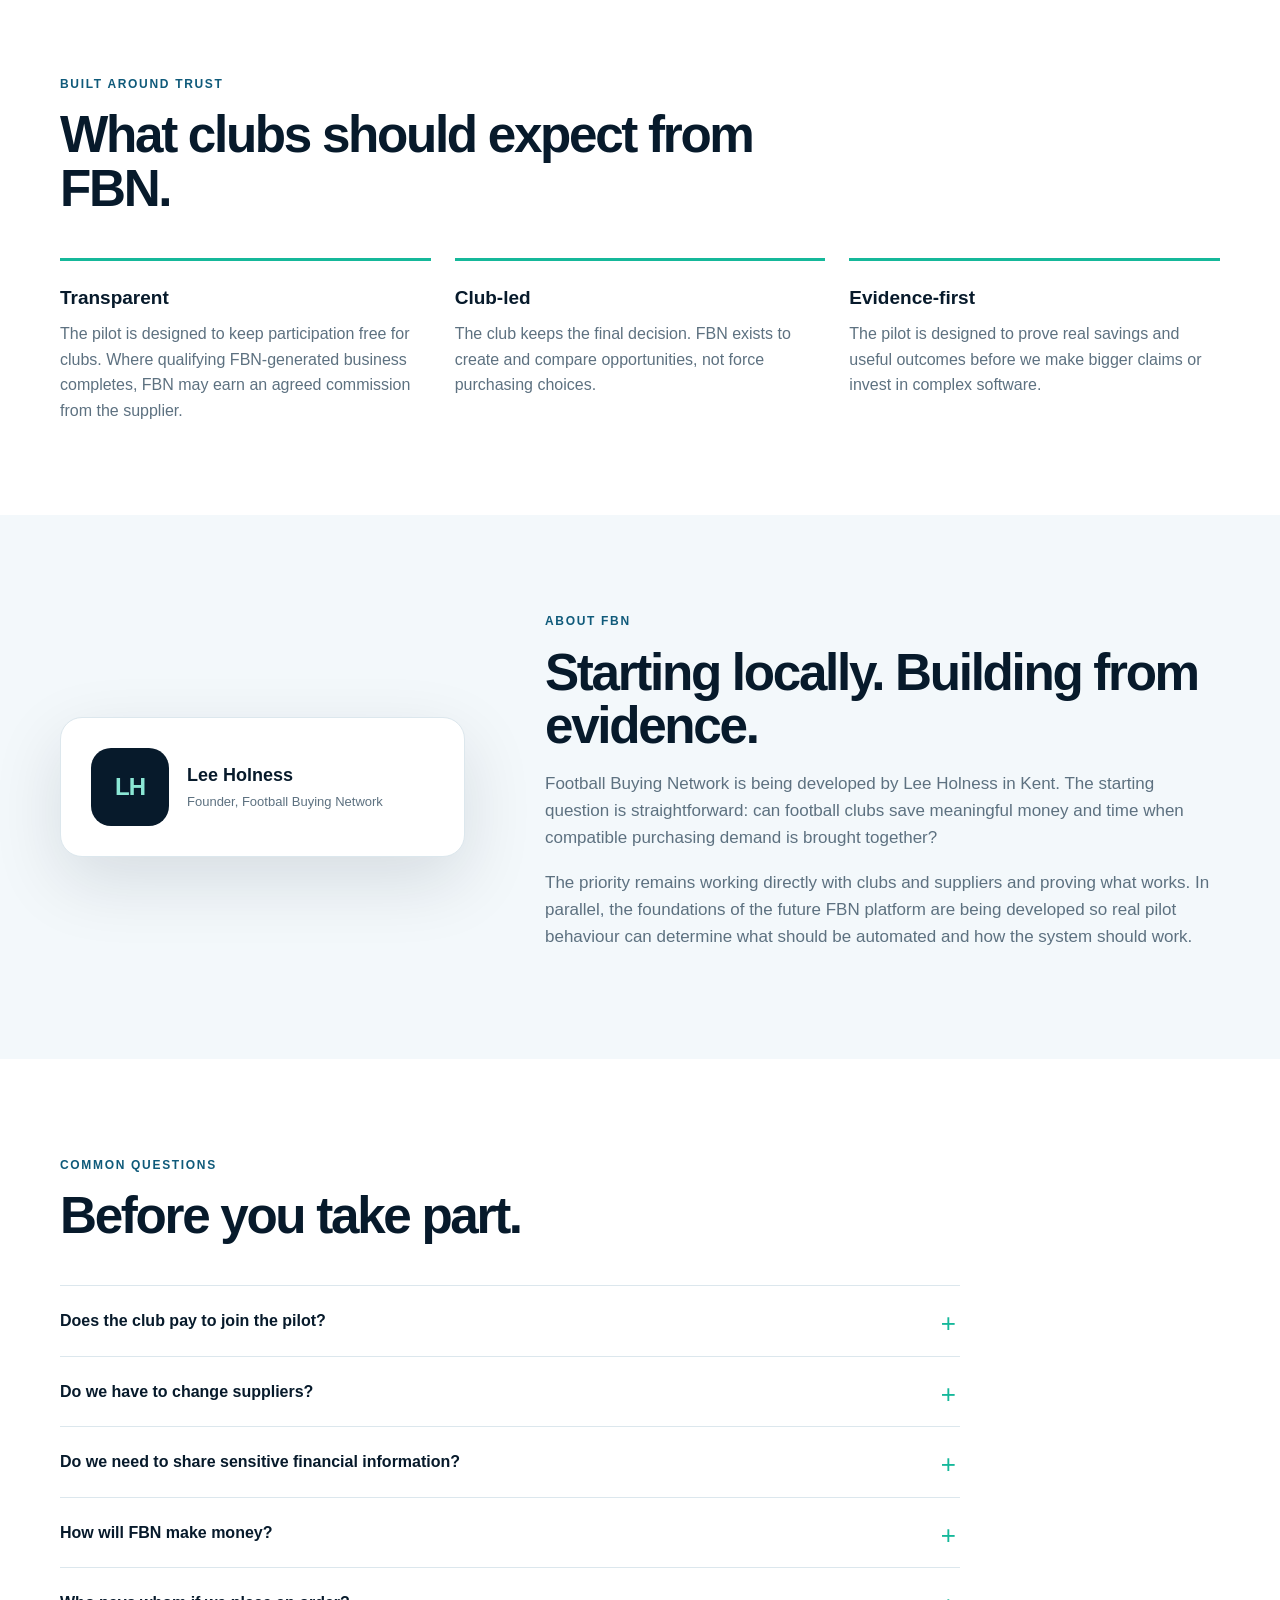
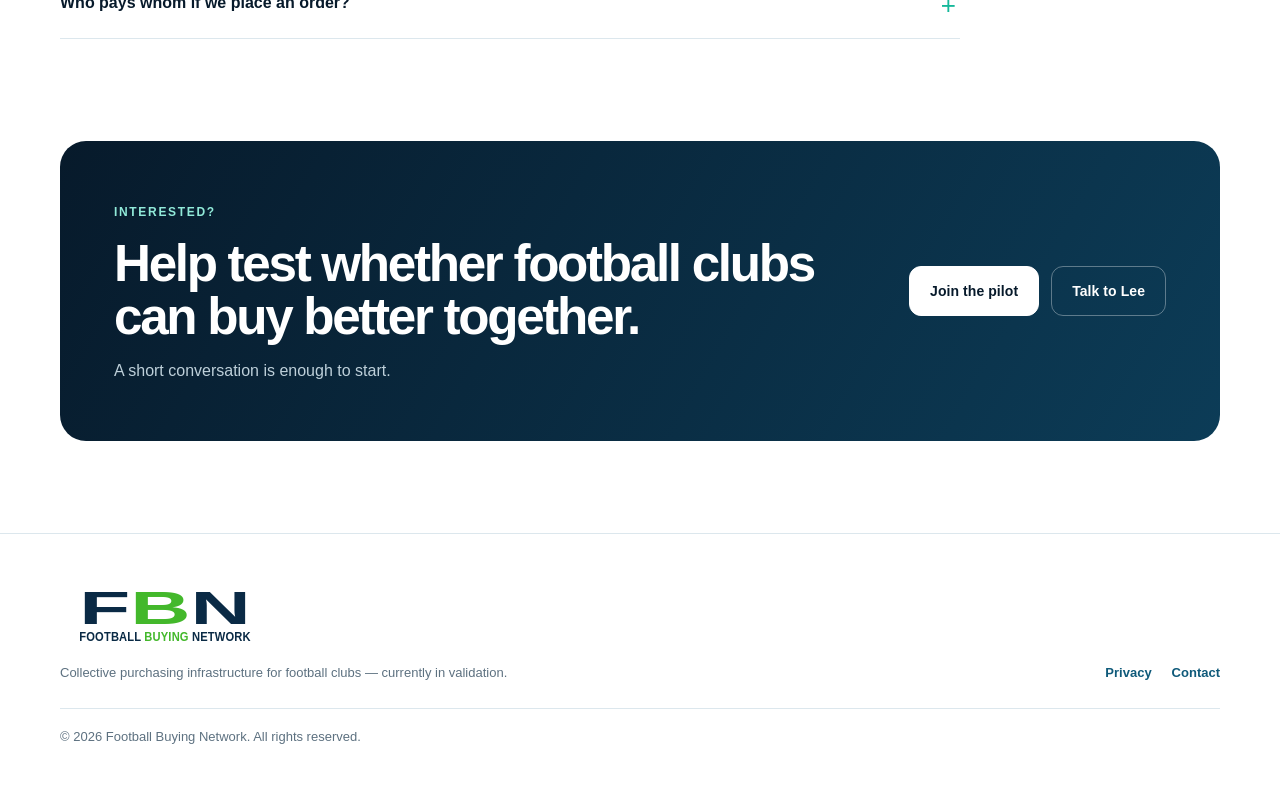
==== commit eed5e897: "site: reflect live pilot and supplier-funded model" ====
--- a/index.html
+++ b/index.html
@@ -3,7 +3,7 @@
 <head>
   <meta charset="utf-8">
   <meta name="viewport" content="width=device-width, initial-scale=1">
-  <meta name="description" content="Football Buying Network helps grassroots and non-league football clubs explore whether collective purchasing can reduce costs and admin.">
+  <meta name="description" content="Football Buying Network is a validation-stage procurement network helping grassroots and non-league football clubs explore whether collective purchasing can reduce costs and admin.">
   <meta name="theme-color" content="#071a2b">
   <title>Football Buying Network | Smarter purchasing for football clubs</title>
   <link rel="icon" href="assets/favicon.svg" type="image/svg+xml">
@@ -39,7 +39,7 @@
         <div class="hero-copy">
           <span class="eyebrow">30-club validation pilot</span>
           <h1>Football clubs shouldn’t have to buy alone.</h1>
-          <p class="lead">Football Buying Network is being developed to help grassroots and non-league clubs reduce purchasing costs and admin by combining compatible demand and inviting suppliers to compete for the business.</p>
+          <p class="lead">Football Buying Network is a validation-stage procurement network being developed to help grassroots and non-league clubs reduce purchasing costs and admin by combining compatible demand and inviting suppliers to compete for the business.</p>
           <div class="hero-actions">
             <a class="button" href="join.html">Join the pilot</a>
             <a class="button button-ghost" href="mailto:lee87mh@gmail.com?subject=Football%20Buying%20Network%20pilot">Talk to Lee</a>
@@ -130,8 +130,8 @@
       <div class="wrap pilot-grid">
         <div>
           <span class="eyebrow eyebrow-light">The 30-club pilot</span>
-          <h2>We are testing the model before building the platform.</h2>
-          <p>FBN is currently in validation. The aim is to work with a small group of clubs, understand real purchasing behaviour, identify genuine shared demand and measure whether the model produces worthwhile savings.</p>
+          <h2>We are proving the workflow before automating it.</h2>
+          <p>FBN is currently running a 30-club validation pilot and initial club outreach is underway. The aim is to work directly with clubs, understand real purchasing behaviour, identify genuine shared demand and measure whether the model produces worthwhile savings.</p>
           <p>There is no cost for a club to take part in the pilot and no obligation to buy through FBN or change an existing supplier.</p>
         </div>
         <div class="pilot-panel">
@@ -153,7 +153,7 @@
         <span class="eyebrow">Built around trust</span>
         <h2>What clubs should expect from FBN.</h2>
         <div class="principle-grid">
-          <article><h3>Transparent</h3><p>We will be clear about how FBN works, including where supplier commissions or referral revenue may apply.</p></article>
+          <article><h3>Transparent</h3><p>The pilot is designed to keep participation free for clubs. Where qualifying FBN-generated business completes, FBN may earn an agreed commission from the supplier.</p></article>
           <article><h3>Club-led</h3><p>The club keeps the final decision. FBN exists to create and compare opportunities, not force purchasing choices.</p></article>
           <article><h3>Evidence-first</h3><p>The pilot is designed to prove real savings and useful outcomes before we make bigger claims or invest in complex software.</p></article>
         </div>
@@ -173,7 +173,7 @@
           <span class="eyebrow">About FBN</span>
           <h2>Starting locally. Building from evidence.</h2>
           <p>Football Buying Network is being developed by Lee Holness in Kent. The starting question is straightforward: can football clubs save meaningful money and time when compatible purchasing demand is brought together?</p>
-          <p>The current focus is not on building a large software platform. It is on working directly with clubs and suppliers, proving what works and using real results to shape what FBN becomes next.</p>
+          <p>The priority remains working directly with clubs and suppliers and proving what works. In parallel, the foundations of the future FBN platform are being developed so real pilot behaviour can determine what should be automated and how the system should work.</p>
         </div>
       </div>
     </section>
@@ -197,7 +197,11 @@
           </details>
           <details>
             <summary>How will FBN make money?</summary>
-            <p>The model being tested is designed to keep club participation free while FBN earns through transparent supplier commissions, referral arrangements or future optional services where appropriate.</p>
+            <p>The pilot model is supplier-funded. Clubs do not pay to take part. Where qualifying FBN-generated business completes, FBN can earn an agreed supplier commission. Any future optional services would be introduced separately and transparently.</p>
+          </details>
+          <details>
+            <summary>Who pays whom if we place an order?</summary>
+            <p>The club orders from and pays the supplier directly. FBN does not take the club’s purchase money. Once the supplier confirms qualifying FBN-generated business has completed and been paid, FBN separately reconciles and invoices any agreed supplier commission.</p>
           </details>
         </div>
       </div>
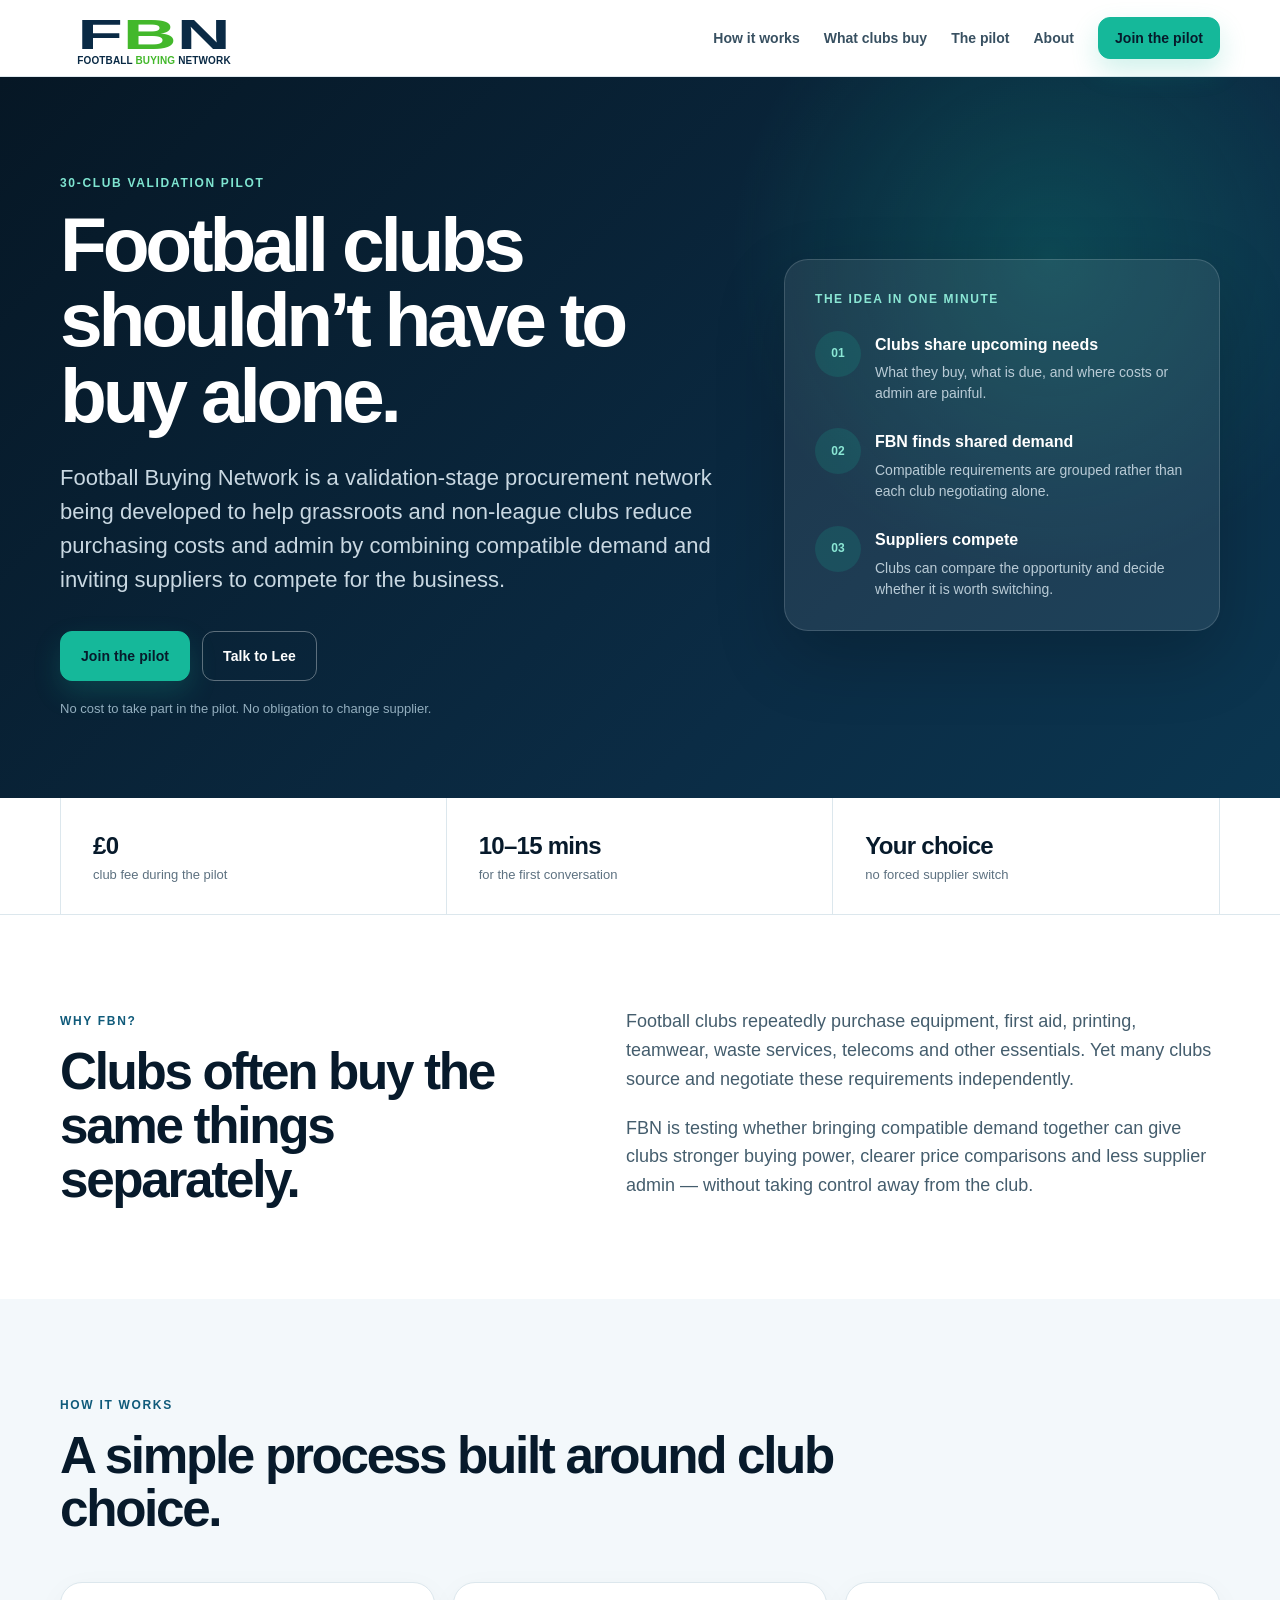
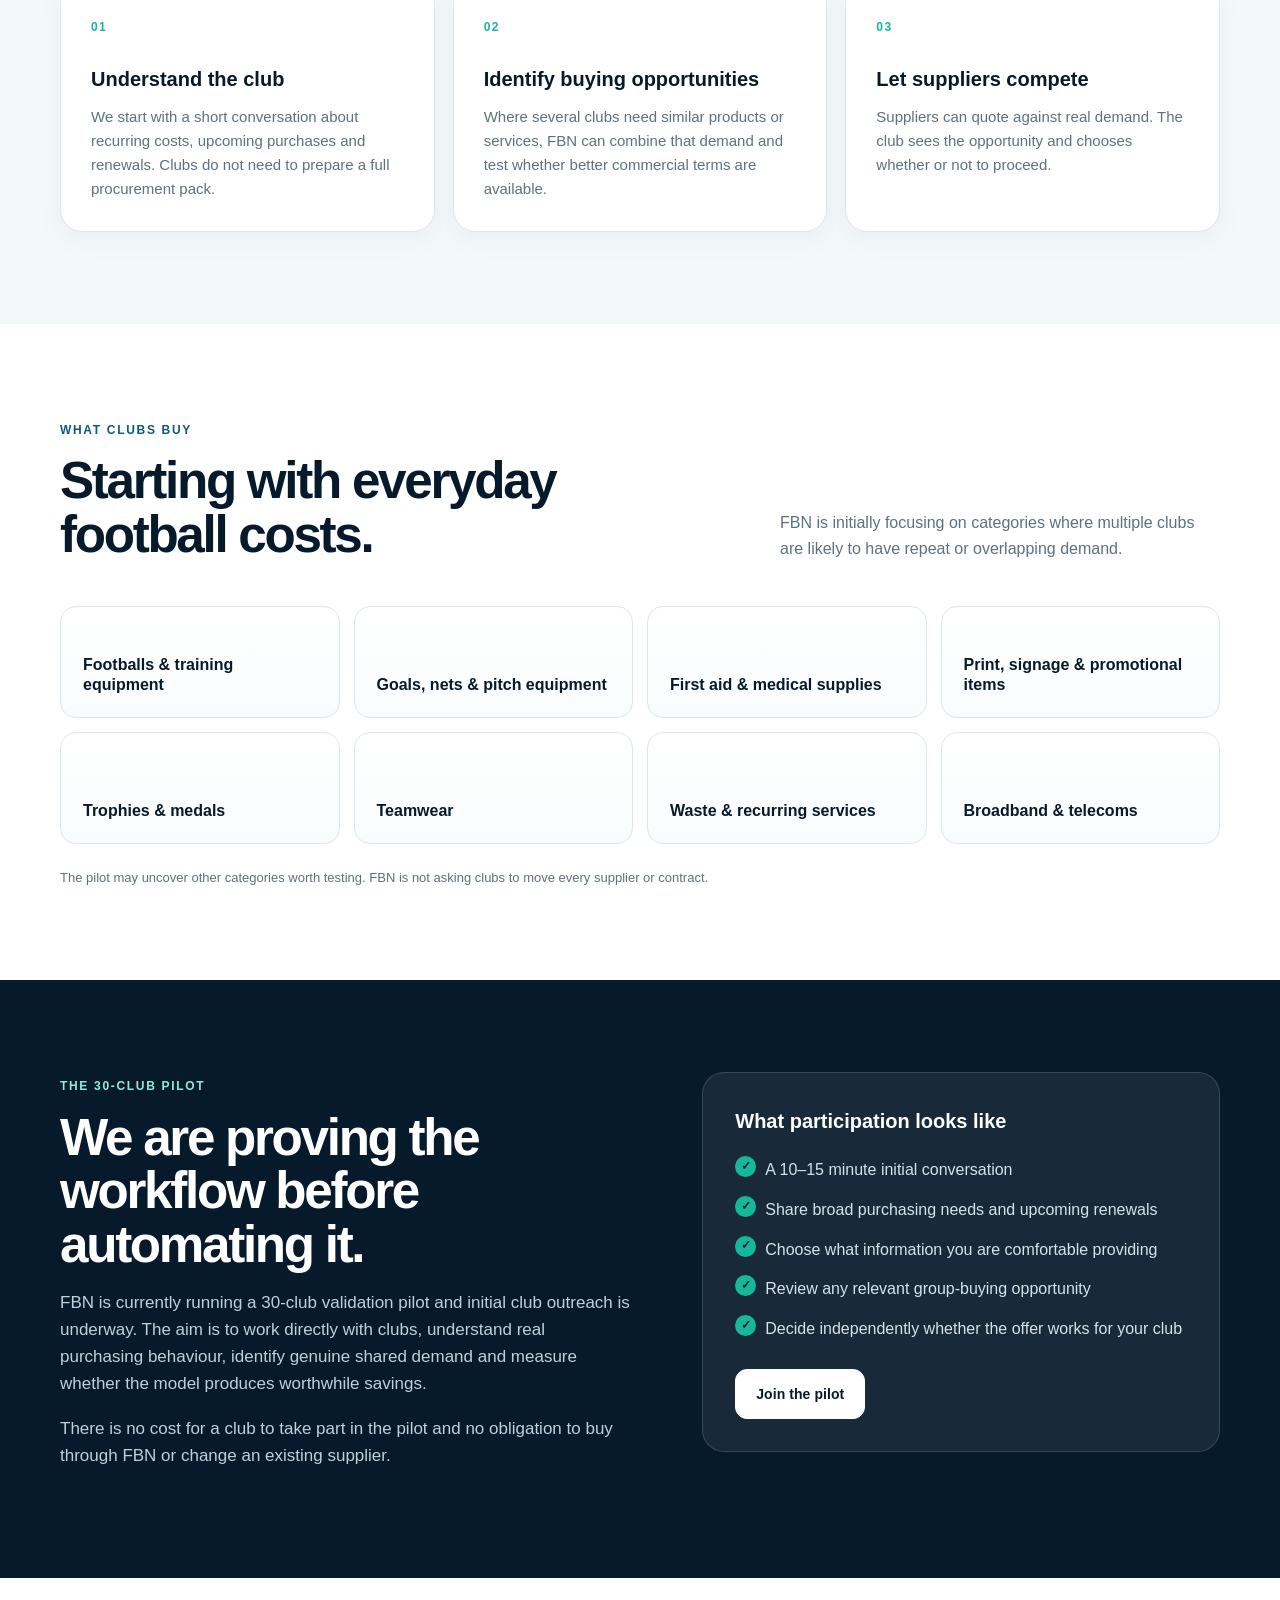
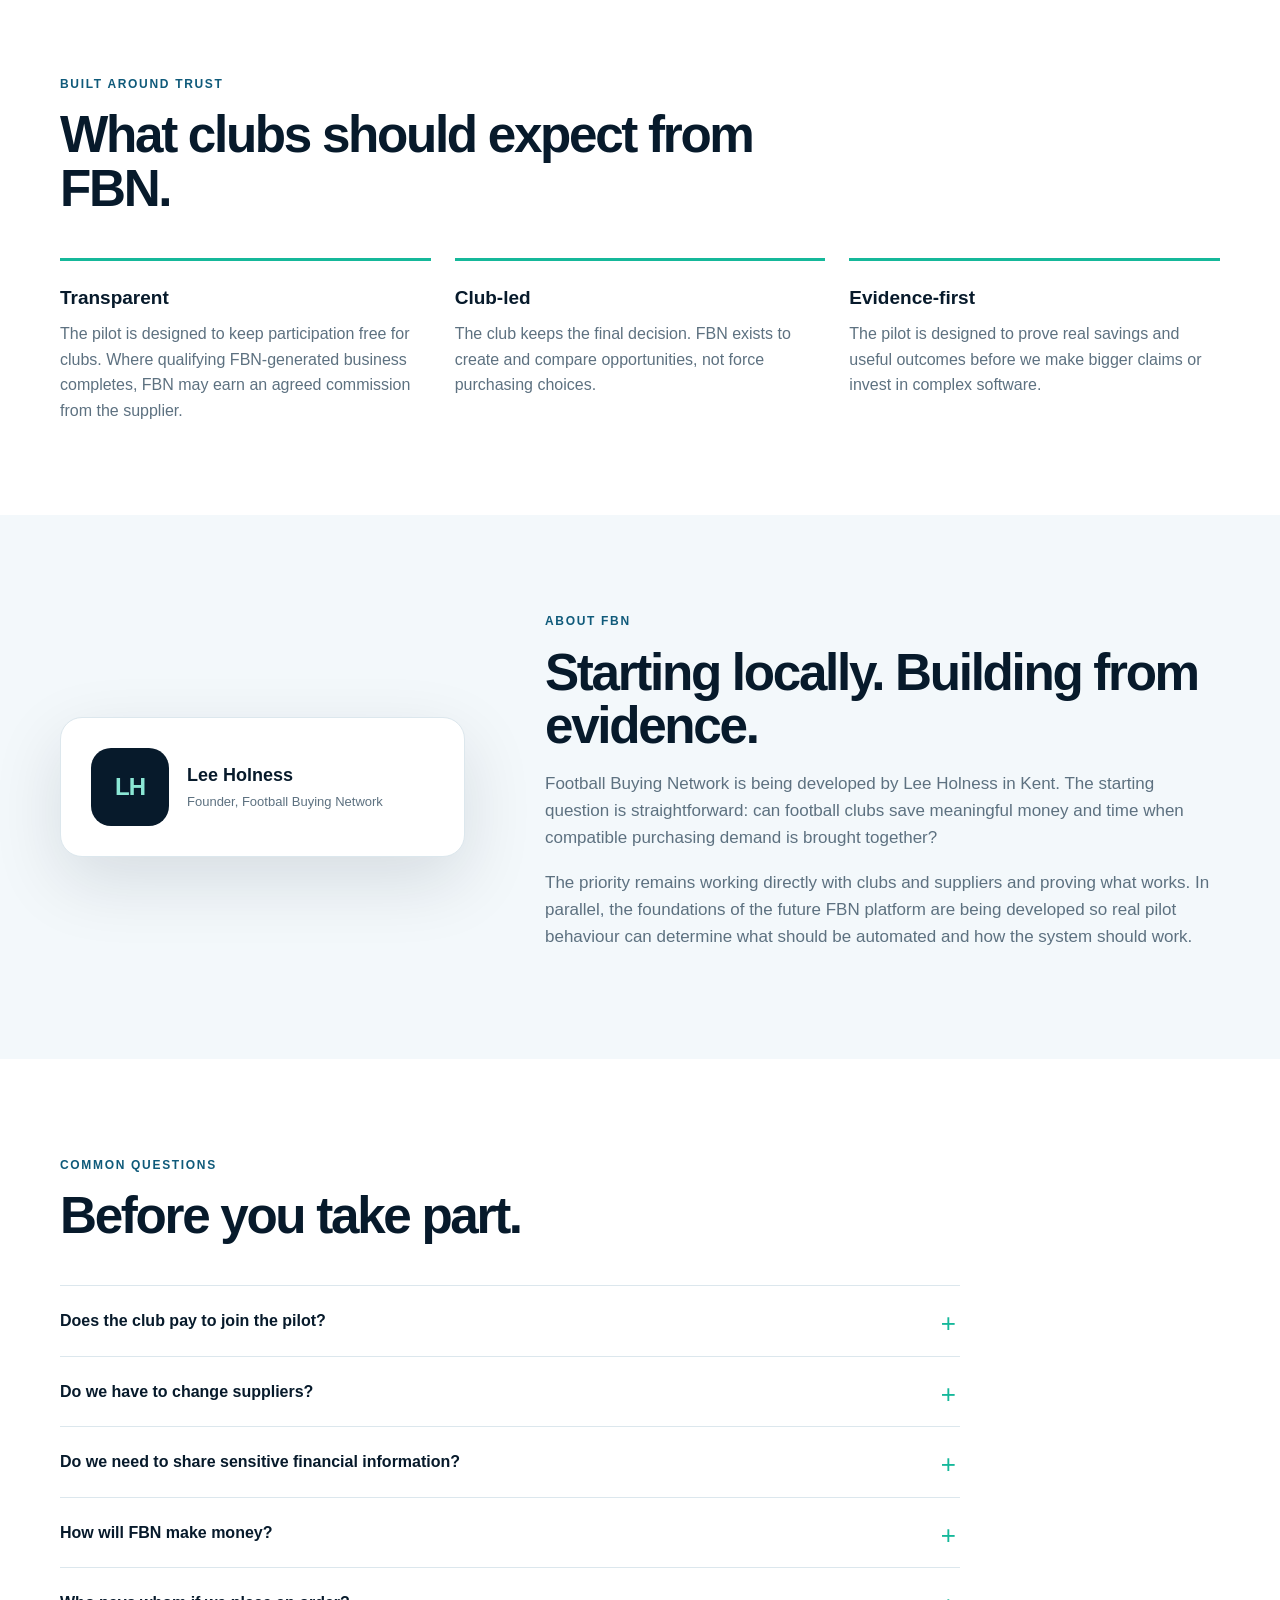
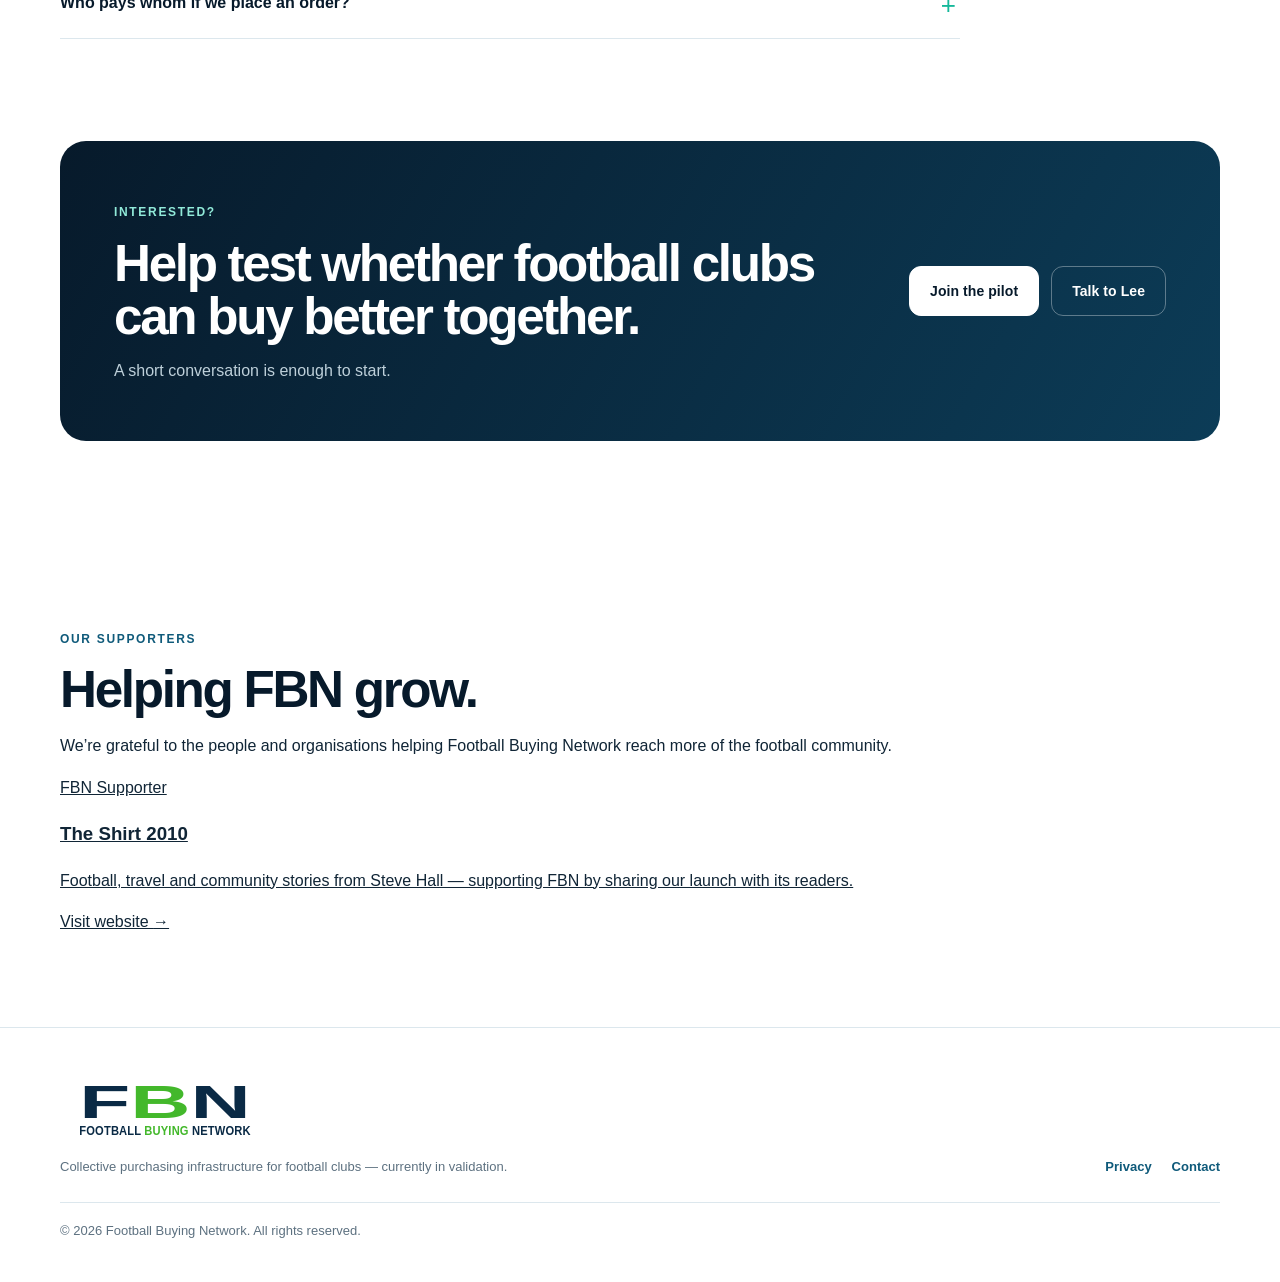
==== commit f2e453f6: "Add FBN supporters section to homepage" ====
--- a/index.html
+++ b/index.html
@@ -42,7 +42,7 @@
           <p class="lead">Football Buying Network is a validation-stage procurement network being developed to help grassroots and non-league clubs reduce purchasing costs and admin by combining compatible demand and inviting suppliers to compete for the business.</p>
           <div class="hero-actions">
             <a class="button" href="join.html">Join the pilot</a>
-            <a class="button button-ghost" href="mailto:lee87mh@gmail.com?subject=Football%20Buying%20Network%20pilot">Talk to Lee</a>
+            <a class="button button-ghost" href="mailto:lee@footballbuyingnetwork.co.uk?subject=Football%20Buying%20Network%20pilot">Talk to Lee</a>
           </div>
           <p class="micro">No cost to take part in the pilot. No obligation to change supplier.</p>
         </div>
@@ -214,7 +214,25 @@
           <h2>Help test whether football clubs can buy better together.</h2>
           <p>A short conversation is enough to start.</p>
         </div>
-        <div class="cta-actions"><a class="button button-light" href="join.html">Join the pilot</a><a class="button button-ghost" href="mailto:lee87mh@gmail.com?subject=Football%20Buying%20Network%20pilot">Talk to Lee</a></div>
+        <div class="cta-actions"><a class="button button-light" href="join.html">Join the pilot</a><a class="button button-ghost" href="mailto:lee@footballbuyingnetwork.co.uk?subject=Football%20Buying%20Network%20pilot">Talk to Lee</a></div>
+      </div>
+    </section>
+    <section class="section supporters" id="supporters">
+      <div class="wrap supporters-shell">
+        <div class="supporters-copy">
+          <span class="eyebrow">Our supporters</span>
+          <h2>Helping FBN grow.</h2>
+          <p>We’re grateful to the people and organisations helping Football Buying Network reach more of the football community.</p>
+        </div>
+
+        <a class="supporter-card" href="https://theshirt2010.co.uk/" target="_blank" rel="noopener noreferrer" aria-label="Visit The Shirt 2010 website">
+          <div>
+            <span class="supporter-type">FBN Supporter</span>
+            <h3>The Shirt 2010</h3>
+            <p>Football, travel and community stories from Steve Hall — supporting FBN by sharing our launch with its readers.</p>
+          </div>
+          <span class="supporter-link">Visit website <span aria-hidden="true">→</span></span>
+        </a>
       </div>
     </section>
   </main>
@@ -229,7 +247,7 @@
       </div>
       <div class="footer-links">
         <a href="privacy.html">Privacy</a>
-        <a href="mailto:lee87mh@gmail.com?subject=Football%20Buying%20Network">Contact</a>
+        <a href="mailto:lee@footballbuyingnetwork.co.uk?subject=Football%20Buying%20Network">Contact</a>
       </div>
       <p class="copyright">© <span id="year"></span> Football Buying Network. All rights reserved.</p>
     </div>
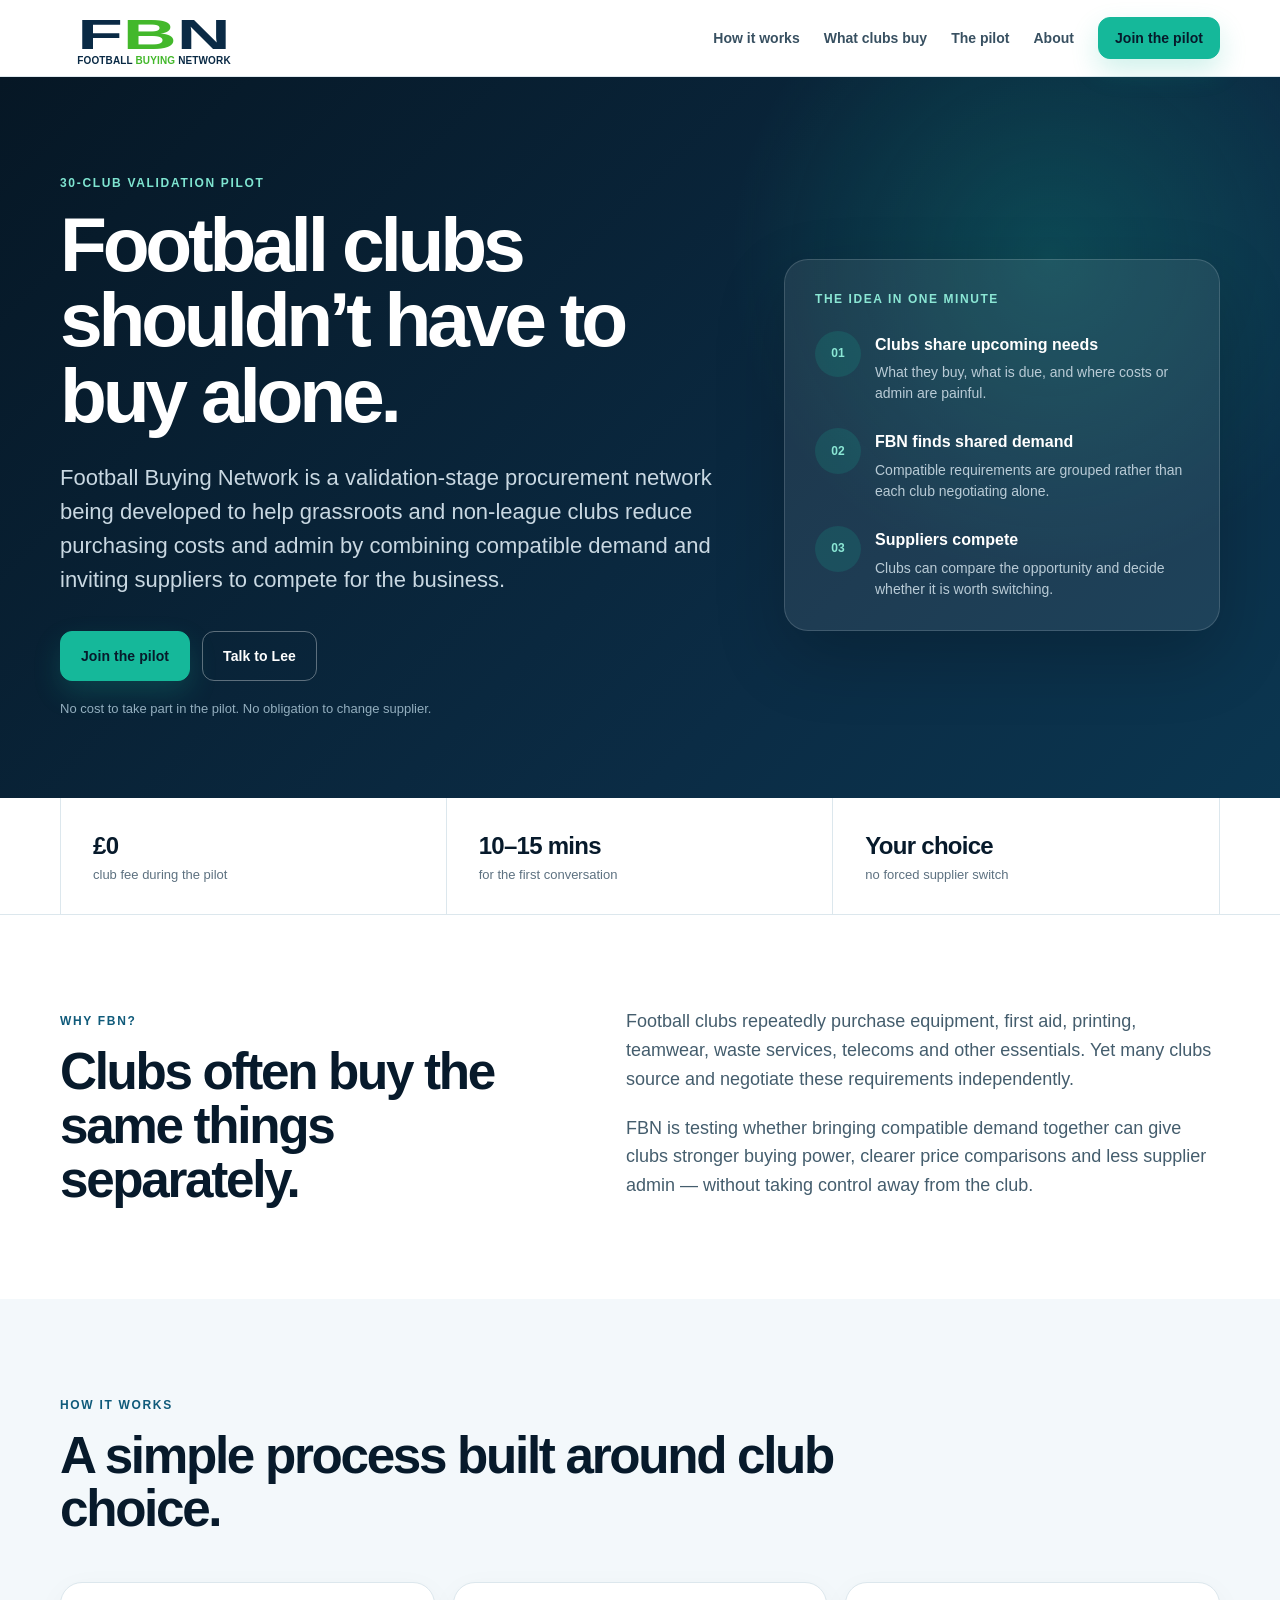
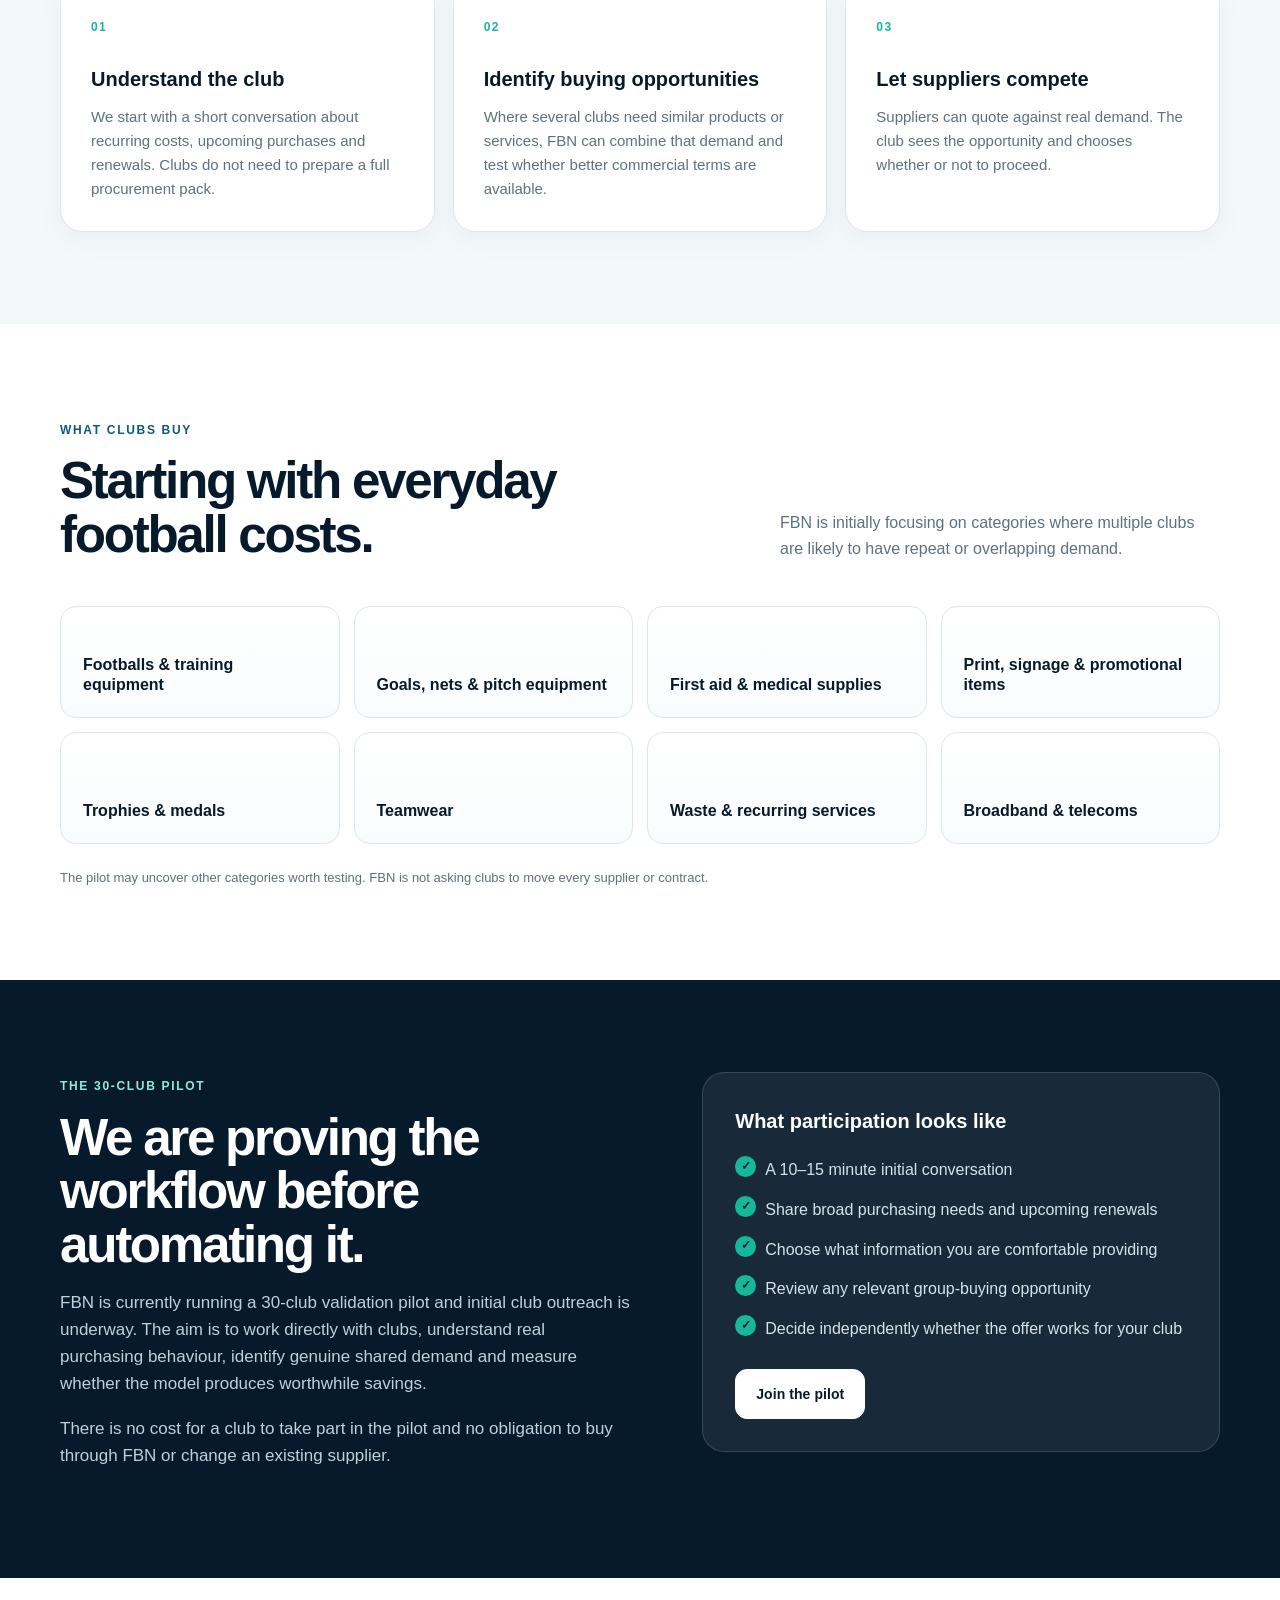
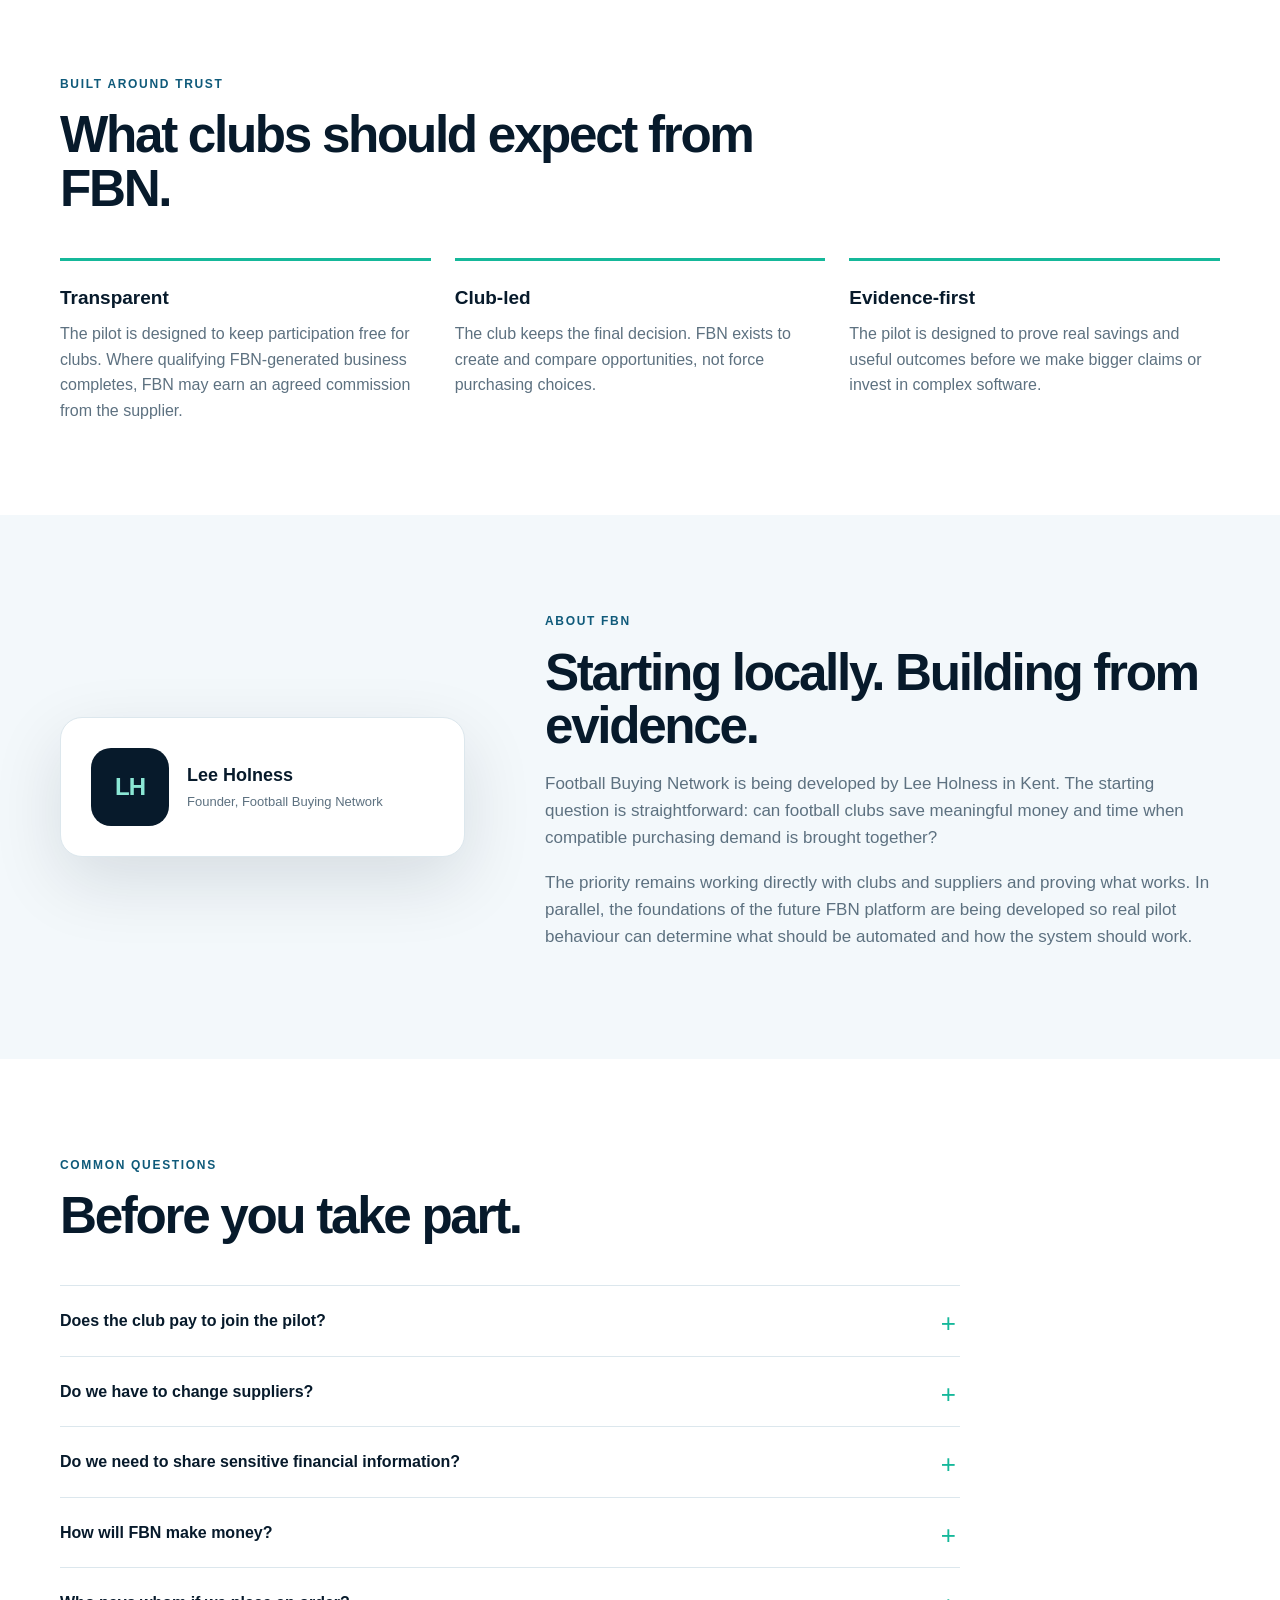
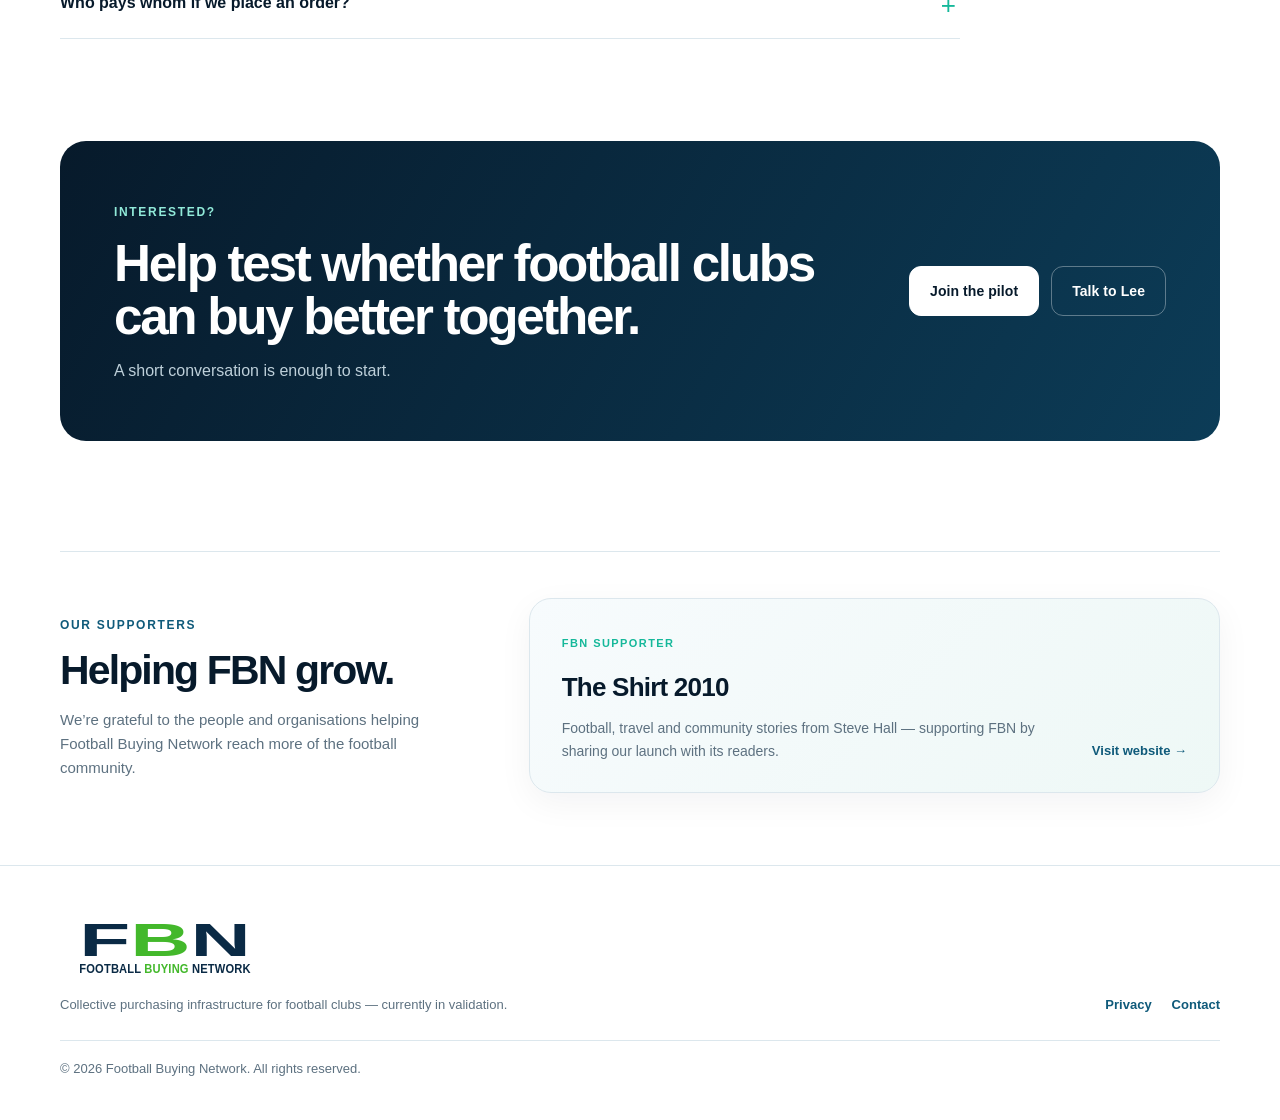
==== commit 0627fb74: "Bust homepage CSS cache for supporters card" ====
--- a/index.html
+++ b/index.html
@@ -7,7 +7,7 @@
   <meta name="theme-color" content="#071a2b">
   <title>Football Buying Network | Smarter purchasing for football clubs</title>
   <link rel="icon" href="assets/favicon.svg" type="image/svg+xml">
-  <link rel="stylesheet" href="styles.css">
+  <link rel="stylesheet" href="styles.css?v=20261007-supporters">
 </head>
 <body>
   <a class="skip-link" href="#main">Skip to content</a>
--- a/styles.css
+++ b/styles.css
@@ -301,6 +301,76 @@
 }
 .cta-box h2 { color: var(--white); max-width: 720px; }
 .cta-box p { margin: 14px 0 0; color: #bed0da; }
+
+
+.supporters {
+  padding-top: 18px;
+  padding-bottom: 72px;
+}
+.supporters-shell {
+  display: grid;
+  grid-template-columns: .75fr 1.25fr;
+  gap: 54px;
+  align-items: center;
+  padding-top: 46px;
+  border-top: 1px solid var(--line);
+}
+.supporters-copy h2 {
+  font-size: clamp(30px, 3.2vw, 42px);
+}
+.supporters-copy p {
+  max-width: 430px;
+  margin: 16px 0 0;
+  color: var(--muted);
+  font-size: 15px;
+}
+.supporter-card {
+  min-height: 190px;
+  padding: 30px 32px;
+  display: flex;
+  align-items: flex-end;
+  justify-content: space-between;
+  gap: 32px;
+  text-decoration: none;
+  background: linear-gradient(135deg, #f7fbfd 0%, #eef8f6 100%);
+  border: 1px solid var(--line);
+  border-radius: var(--radius);
+  box-shadow: 0 10px 34px rgba(7,26,43,.05);
+  transition: transform .15s ease, box-shadow .15s ease, border-color .15s ease;
+}
+.supporter-card:hover {
+  transform: translateY(-2px);
+  border-color: rgba(21,184,154,.55);
+  box-shadow: 0 16px 40px rgba(7,26,43,.09);
+}
+.supporter-type {
+  display: inline-block;
+  margin-bottom: 14px;
+  color: var(--teal);
+  font-size: 11px;
+  font-weight: 900;
+  letter-spacing: .13em;
+  text-transform: uppercase;
+}
+.supporter-card h3 {
+  margin: 0;
+  color: var(--navy);
+  font-size: 26px;
+  letter-spacing: -.03em;
+}
+.supporter-card p {
+  max-width: 570px;
+  margin: 9px 0 0;
+  color: var(--muted);
+  font-size: 14px;
+}
+.supporter-link {
+  flex: 0 0 auto;
+  color: var(--blue);
+  font-size: 13px;
+  font-weight: 850;
+  white-space: nowrap;
+}
 
 .site-footer { padding: 40px 0; border-top: 1px solid var(--line); }
 .footer-grid {
@@ -349,6 +419,7 @@
   .category-grid { grid-template-columns: repeat(2,1fr); }
   .section-head { align-items: start; flex-direction: column; gap: 18px; }
   .cta-box { align-items: flex-start; flex-direction: column; }
+  .supporters-shell { grid-template-columns: 1fr; gap: 28px; }
 }
 
 @media (max-width: 600px) {
@@ -367,6 +438,10 @@
   .category { min-height: 92px; }
   .cta { padding-top: 0; }
   .cta-box { padding: 34px 24px; border-radius: 20px; }
+  .supporters { padding-bottom: 54px; }
+  .supporters-shell { padding-top: 38px; }
+  .supporter-card { min-height: 0; padding: 25px 22px; align-items: flex-start; flex-direction: column; gap: 20px; }
+  .supporter-link { white-space: normal; }
   .footer-grid { grid-template-columns: 1fr; align-items: start; }
   .copyright { grid-column: 1; }
 }
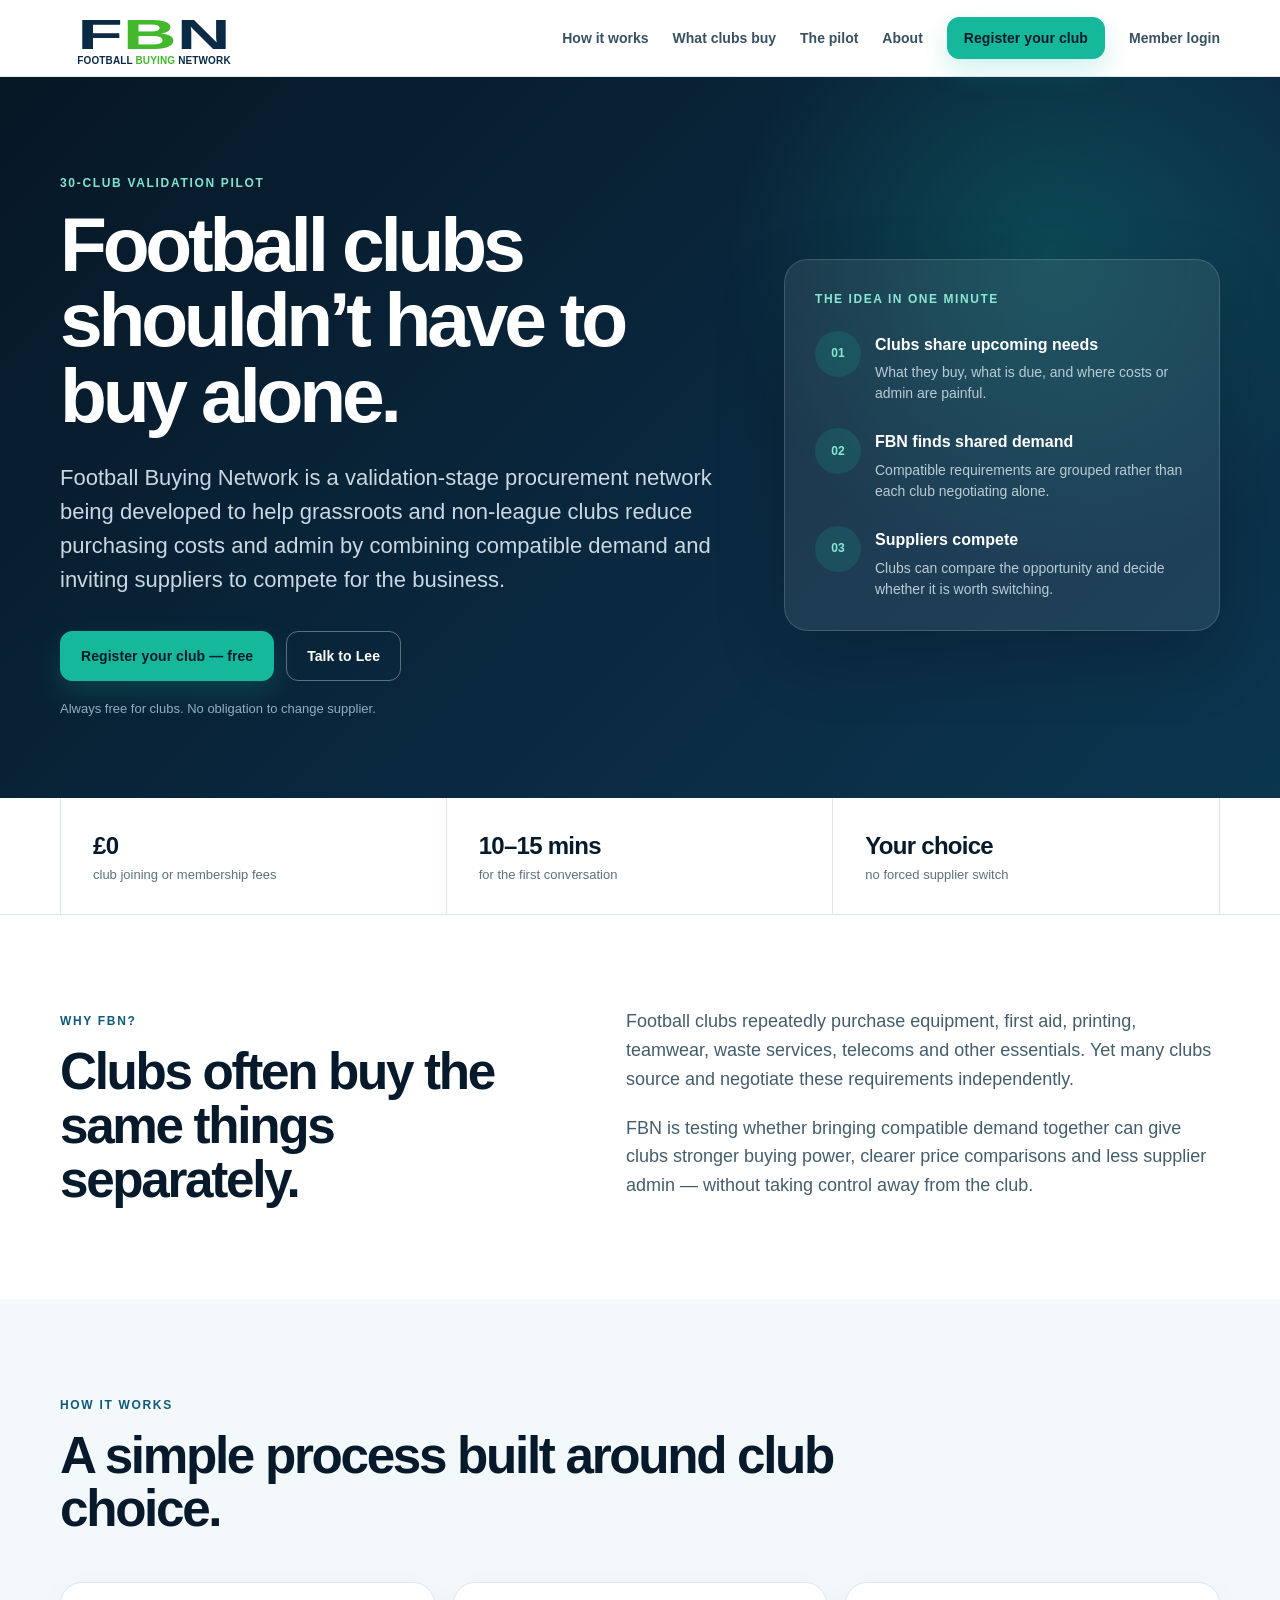
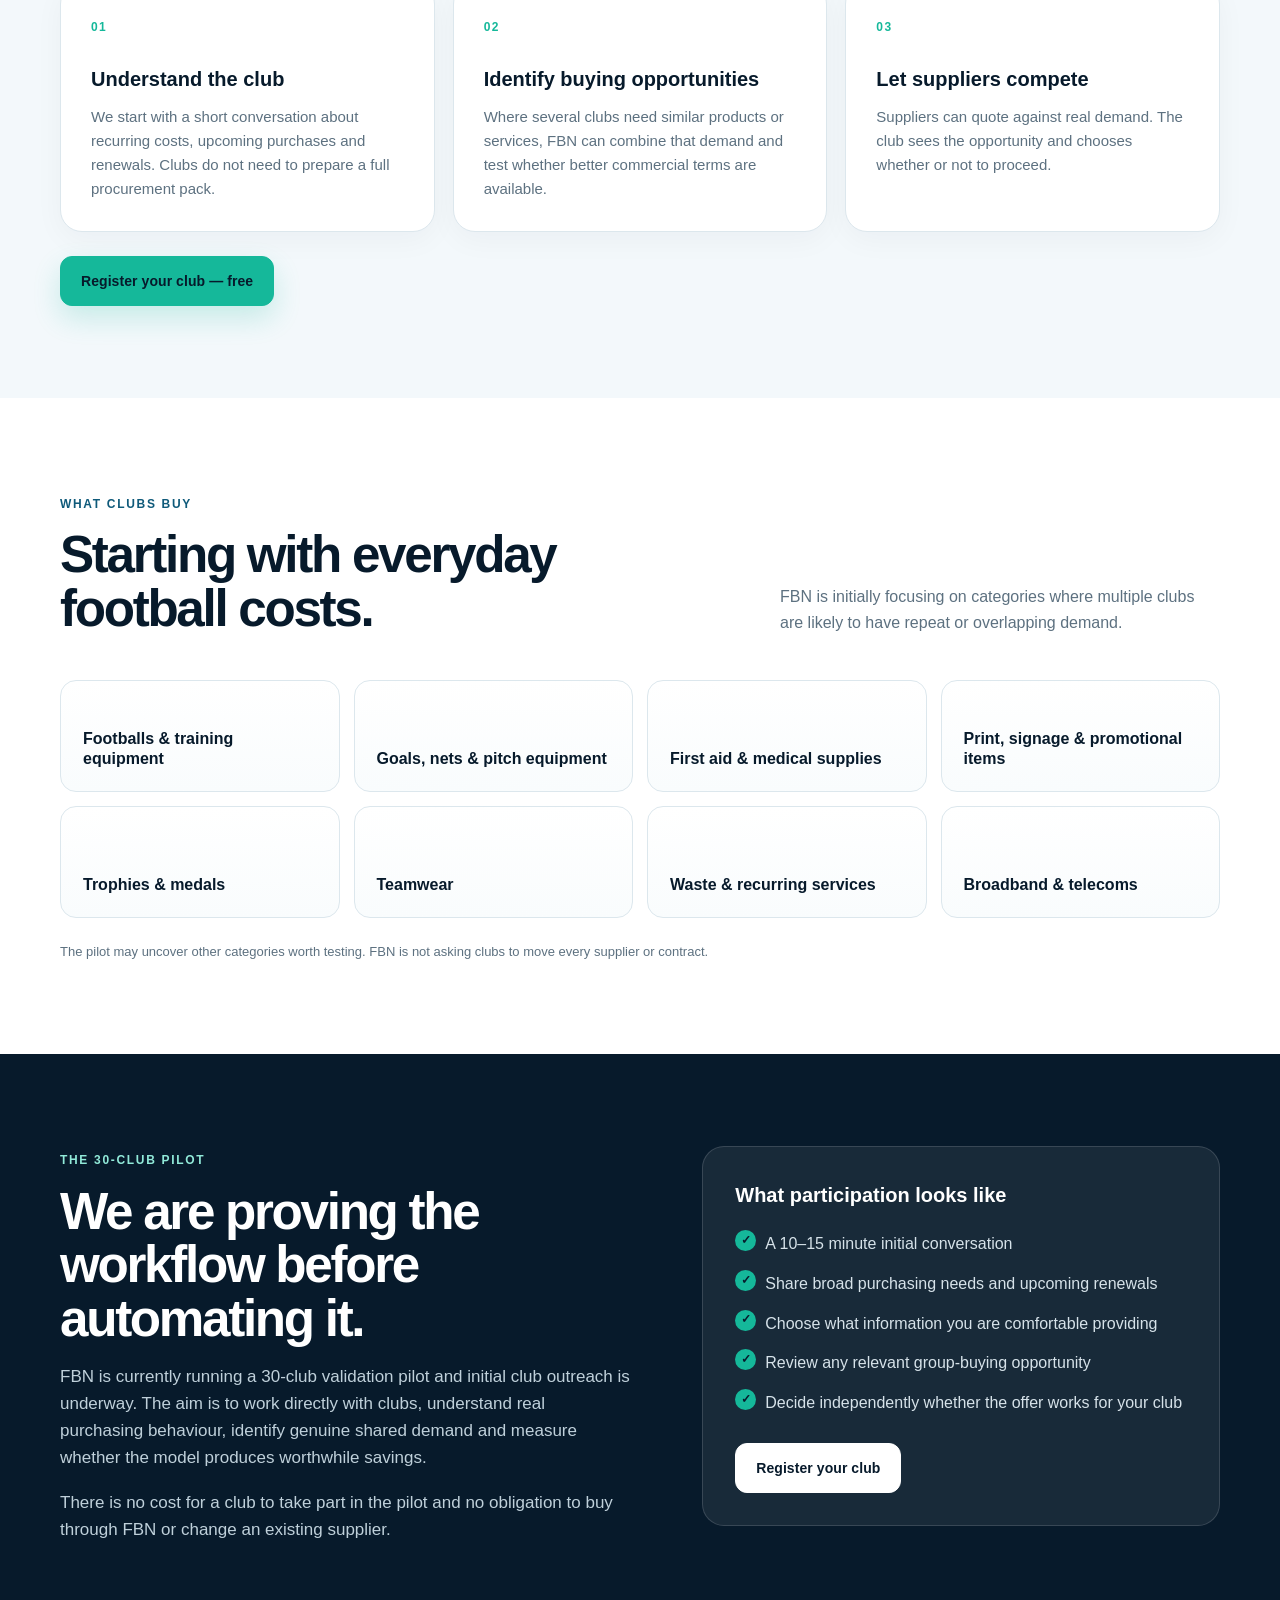
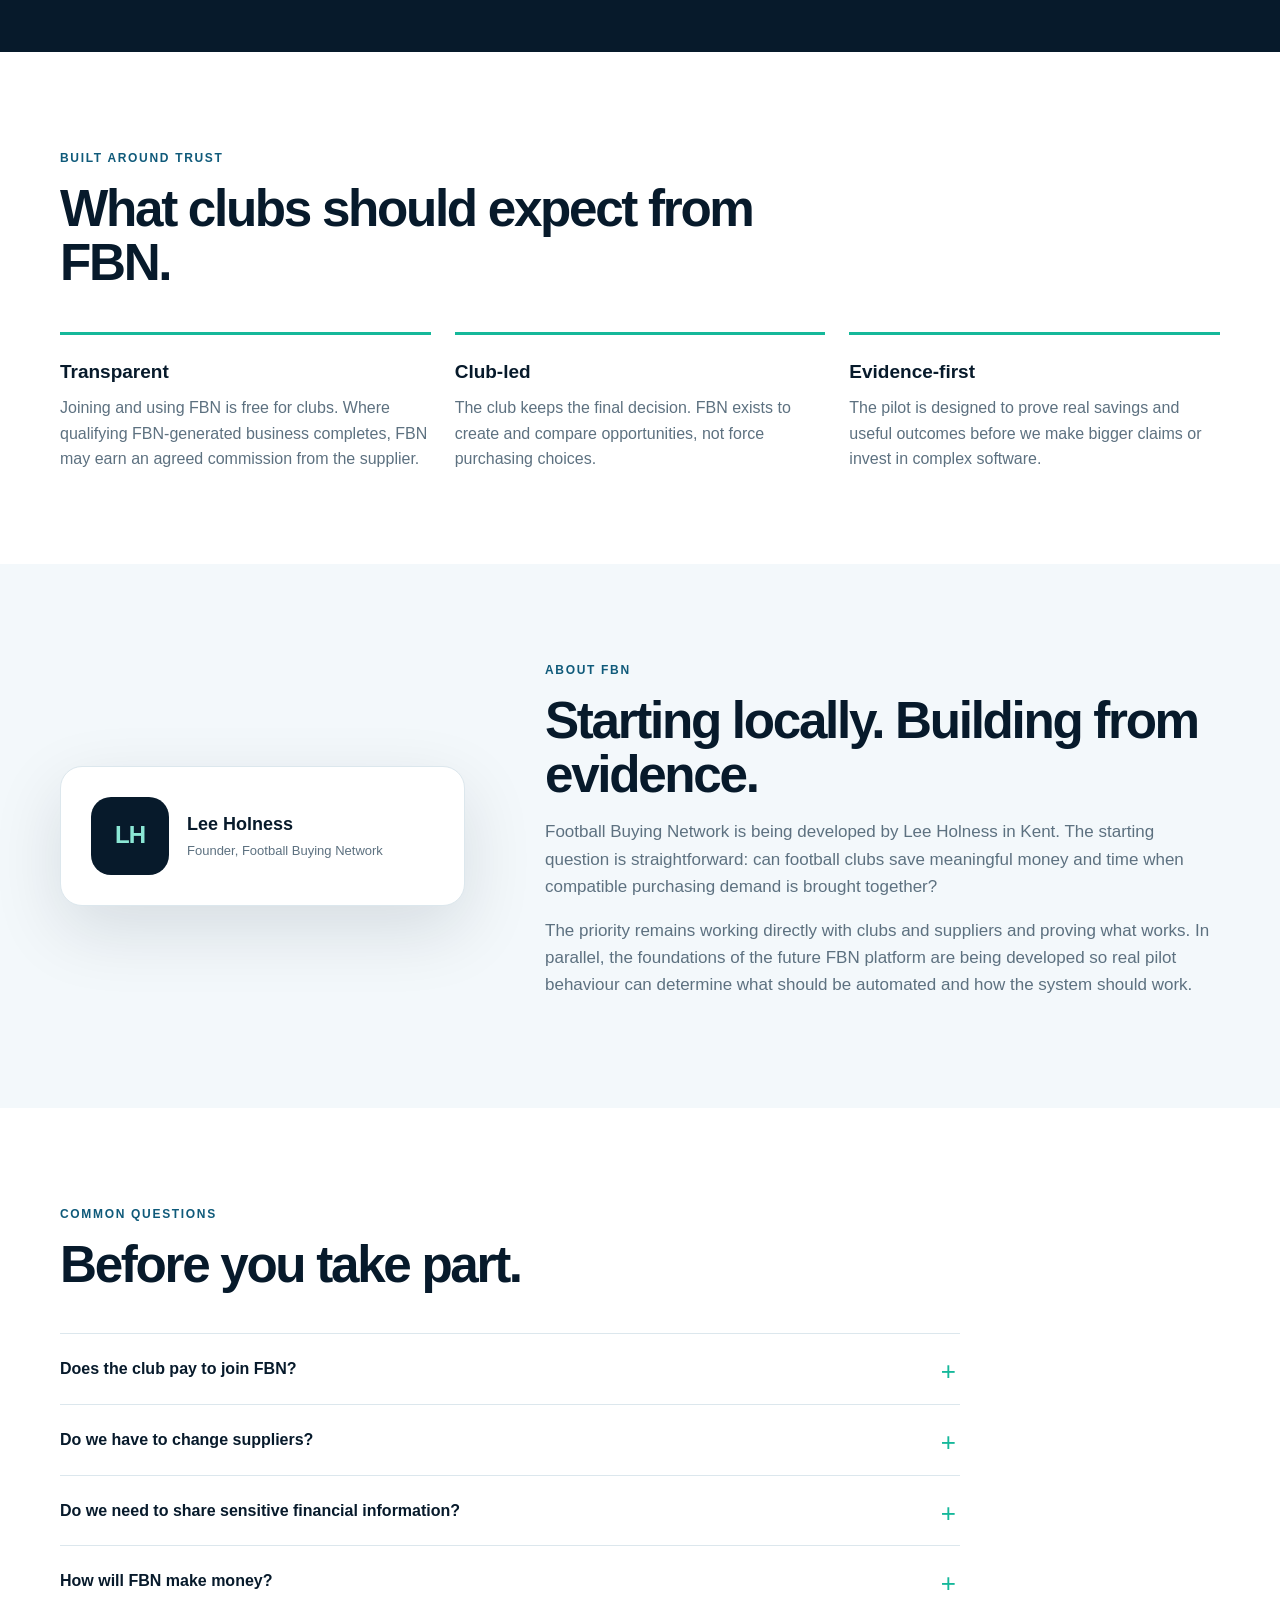
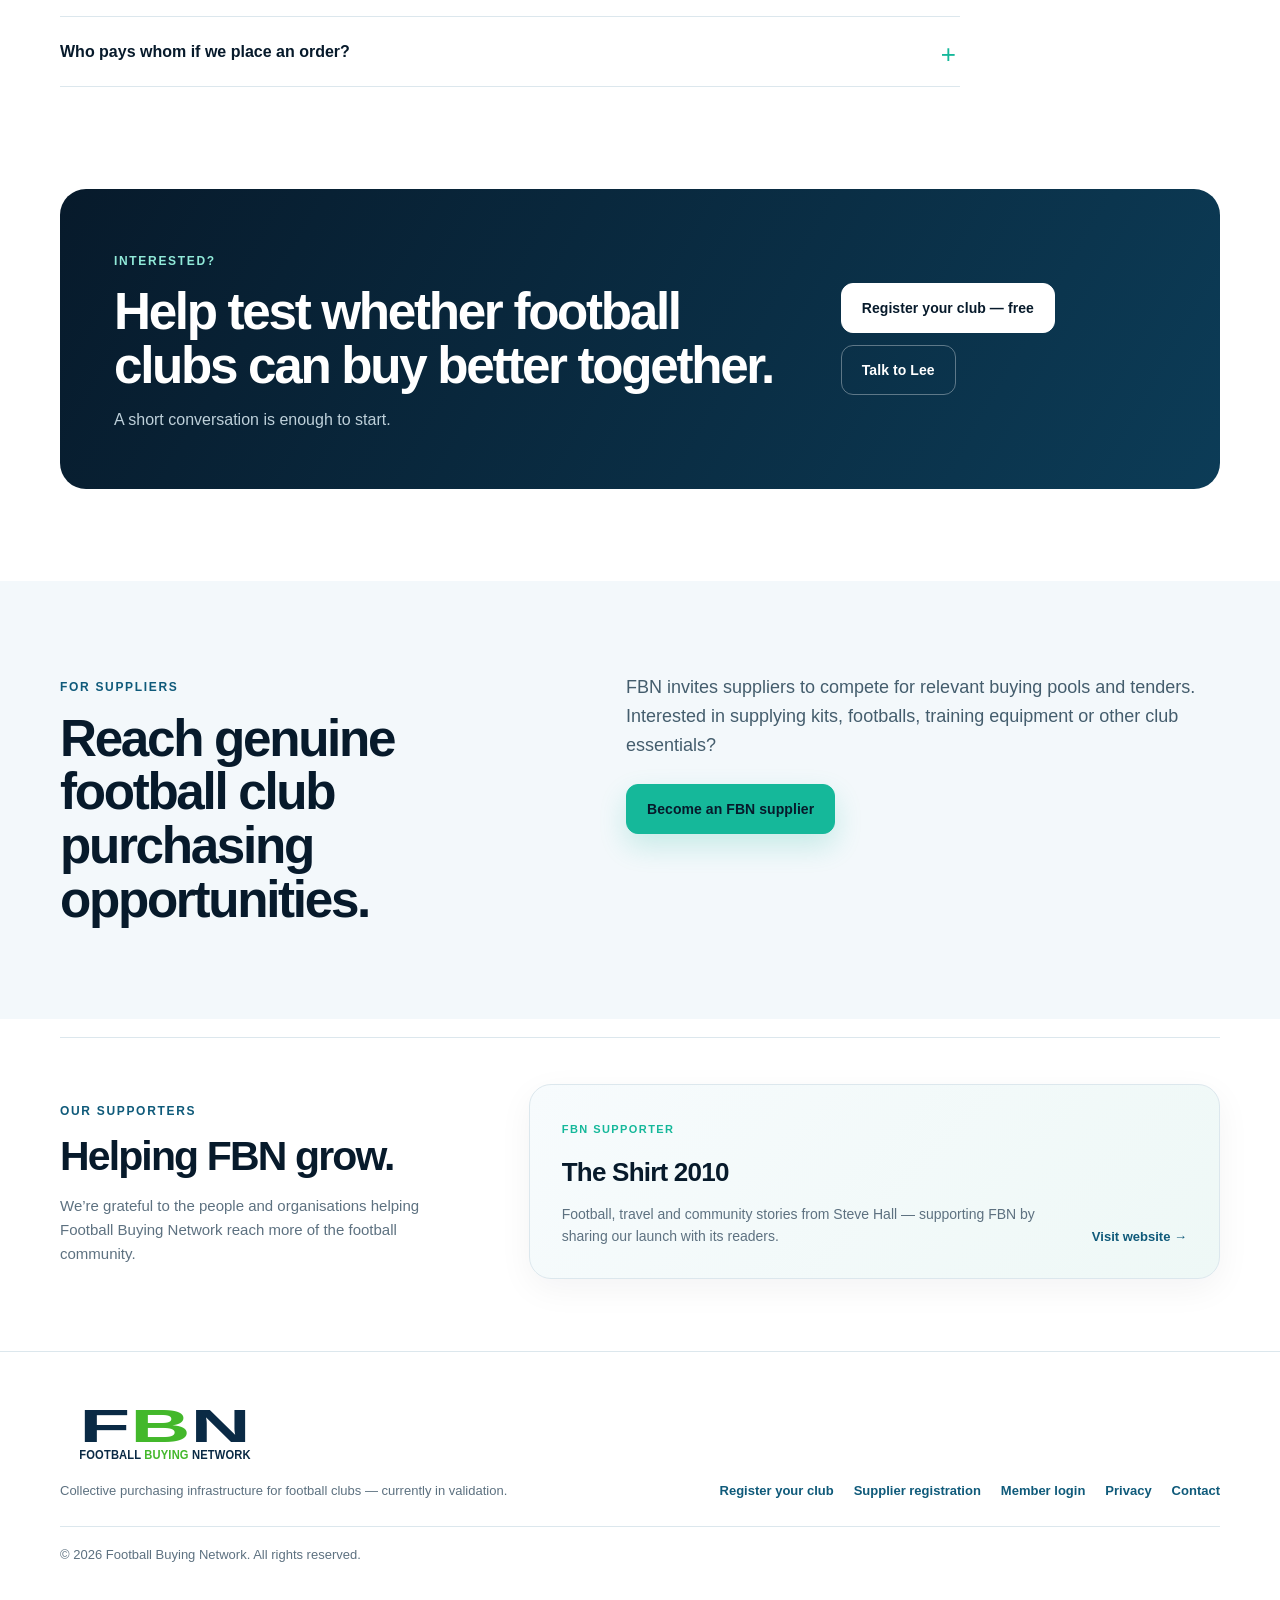
==== commit c66a04e7: "Prepare public site registration and login calls to action" ====
--- a/index.html
+++ b/index.html
@@ -8,6 +8,7 @@
   <title>Football Buying Network | Smarter purchasing for football clubs</title>
   <link rel="icon" href="assets/favicon.svg" type="image/svg+xml">
   <link rel="stylesheet" href="styles.css?v=20261007-supporters">
+  <style>.section-actions{margin-top:1.5rem}.nav-login{white-space:nowrap}</style>
 </head>
 <body>
   <a class="skip-link" href="#main">Skip to content</a>
@@ -28,7 +29,8 @@
         <a href="#categories">What clubs buy</a>
         <a href="#pilot">The pilot</a>
         <a href="#about">About</a>
-        <a class="button button-small" href="join.html">Join the pilot</a>
+        <a class="button button-small" data-fbn-link="club" href="join.html">Register your club</a>
+        <a class="nav-login" data-fbn-link="login" href="https://app.footballbuyingnetwork.co.uk/">Member login</a>
       </nav>
     </div>
   </header>
@@ -41,10 +43,10 @@
           <h1>Football clubs shouldn’t have to buy alone.</h1>
           <p class="lead">Football Buying Network is a validation-stage procurement network being developed to help grassroots and non-league clubs reduce purchasing costs and admin by combining compatible demand and inviting suppliers to compete for the business.</p>
           <div class="hero-actions">
-            <a class="button" href="join.html">Join the pilot</a>
+            <a class="button" data-fbn-link="club" href="join.html">Register your club — free</a>
             <a class="button button-ghost" href="mailto:lee@footballbuyingnetwork.co.uk?subject=Football%20Buying%20Network%20pilot">Talk to Lee</a>
           </div>
-          <p class="micro">No cost to take part in the pilot. No obligation to change supplier.</p>
+          <p class="micro">Always free for clubs. No obligation to change supplier.</p>
         </div>
 
         <aside class="hero-card" aria-label="Pilot overview">
@@ -60,7 +62,7 @@
 
     <section class="proof-strip" aria-label="Pilot commitments">
       <div class="wrap proof-grid">
-        <div><strong>£0</strong><span>club fee during the pilot</span></div>
+        <div><strong>£0</strong><span>club joining or membership fees</span></div>
         <div><strong>10–15 mins</strong><span>for the first conversation</span></div>
         <div><strong>Your choice</strong><span>no forced supplier switch</span></div>
       </div>
@@ -100,6 +102,7 @@
             <p>Suppliers can quote against real demand. The club sees the opportunity and chooses whether or not to proceed.</p>
           </article>
         </div>
+        <div class="section-actions"><a class="button" data-fbn-link="club" href="join.html">Register your club — free</a></div>
       </div>
     </section>
 
@@ -143,7 +146,7 @@
             <li>Review any relevant group-buying opportunity</li>
             <li>Decide independently whether the offer works for your club</li>
           </ul>
-          <a class="button button-light" href="join.html">Join the pilot</a>
+          <a class="button button-light" data-fbn-link="club" href="join.html">Register your club</a>
         </div>
       </div>
     </section>
@@ -153,7 +156,7 @@
         <span class="eyebrow">Built around trust</span>
         <h2>What clubs should expect from FBN.</h2>
         <div class="principle-grid">
-          <article><h3>Transparent</h3><p>The pilot is designed to keep participation free for clubs. Where qualifying FBN-generated business completes, FBN may earn an agreed commission from the supplier.</p></article>
+          <article><h3>Transparent</h3><p>Joining and using FBN is free for clubs. Where qualifying FBN-generated business completes, FBN may earn an agreed commission from the supplier.</p></article>
           <article><h3>Club-led</h3><p>The club keeps the final decision. FBN exists to create and compare opportunities, not force purchasing choices.</p></article>
           <article><h3>Evidence-first</h3><p>The pilot is designed to prove real savings and useful outcomes before we make bigger claims or invest in complex software.</p></article>
         </div>
@@ -184,8 +187,8 @@
         <h2>Before you take part.</h2>
         <div class="faq-list">
           <details>
-            <summary>Does the club pay to join the pilot?</summary>
-            <p>No. There is no cost to a club to take part in the validation pilot.</p>
+            <summary>Does the club pay to join FBN?</summary>
+            <p>No. FBN does not charge clubs to join or participate.</p>
           </details>
           <details>
             <summary>Do we have to change suppliers?</summary>
@@ -197,7 +200,7 @@
           </details>
           <details>
             <summary>How will FBN make money?</summary>
-            <p>The pilot model is supplier-funded. Clubs do not pay to take part. Where qualifying FBN-generated business completes, FBN can earn an agreed supplier commission. Any future optional services would be introduced separately and transparently.</p>
+            <p>The pilot model is supplier-funded. Clubs do not pay FBN to take part. Where qualifying FBN-generated business completes, FBN can earn an agreed supplier commission. FBN is funded through agreed supplier commissions on qualifying transactions.</p>
           </details>
           <details>
             <summary>Who pays whom if we place an order?</summary>
@@ -214,7 +217,13 @@
           <h2>Help test whether football clubs can buy better together.</h2>
           <p>A short conversation is enough to start.</p>
         </div>
-        <div class="cta-actions"><a class="button button-light" href="join.html">Join the pilot</a><a class="button button-ghost" href="mailto:lee@footballbuyingnetwork.co.uk?subject=Football%20Buying%20Network%20pilot">Talk to Lee</a></div>
+        <div class="cta-actions"><a class="button button-light" data-fbn-link="club" href="join.html">Register your club — free</a><a class="button button-ghost" href="mailto:lee@footballbuyingnetwork.co.uk?subject=Football%20Buying%20Network%20pilot">Talk to Lee</a></div>
+      </div>
+    </section>
+    <section class="section section-tint" id="suppliers">
+      <div class="wrap split">
+        <div><span class="eyebrow">For suppliers</span><h2>Reach genuine football club purchasing opportunities.</h2></div>
+        <div class="rich-copy"><p>FBN invites suppliers to compete for relevant buying pools and tenders. Interested in supplying kits, footballs, training equipment or other club essentials?</p><div class="section-actions"><a class="button" data-fbn-link="supplier" href="mailto:lee@footballbuyingnetwork.co.uk?subject=FBN%20supplier%20registration">Become an FBN supplier</a></div></div>
       </div>
     </section>
     <section class="section supporters" id="supporters">
@@ -246,6 +255,9 @@
         <p>Collective purchasing infrastructure for football clubs — currently in validation.</p>
       </div>
       <div class="footer-links">
+        <a data-fbn-link="club" href="join.html">Register your club</a>
+        <a data-fbn-link="supplier" href="mailto:lee@footballbuyingnetwork.co.uk?subject=FBN%20supplier%20registration">Supplier registration</a>
+        <a data-fbn-link="login" href="https://app.footballbuyingnetwork.co.uk/">Member login</a>
         <a href="privacy.html">Privacy</a>
         <a href="mailto:lee@footballbuyingnetwork.co.uk?subject=Football%20Buying%20Network">Contact</a>
       </div>
@@ -253,6 +265,7 @@
     </div>
   </footer>
 
+  <script src="app-links.js"></script>
   <script src="script.js"></script>
 </body>
 </html>
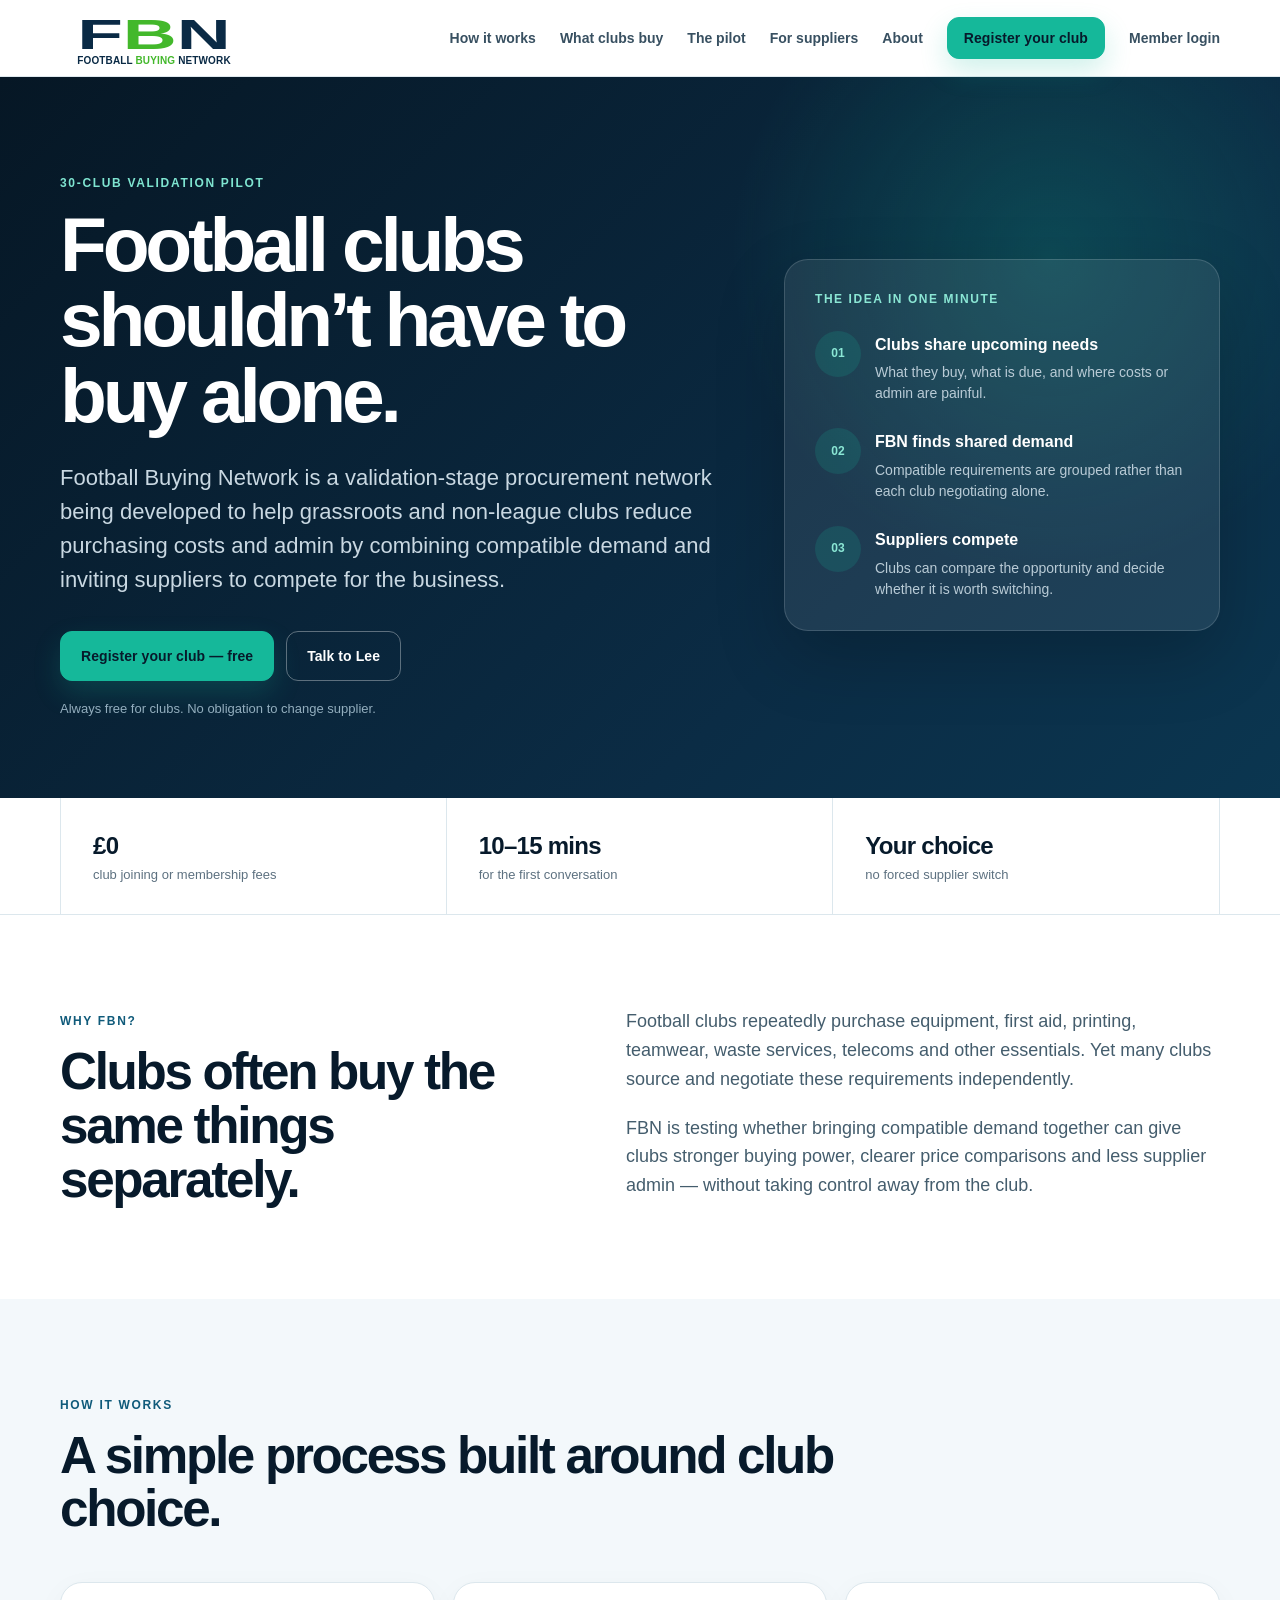
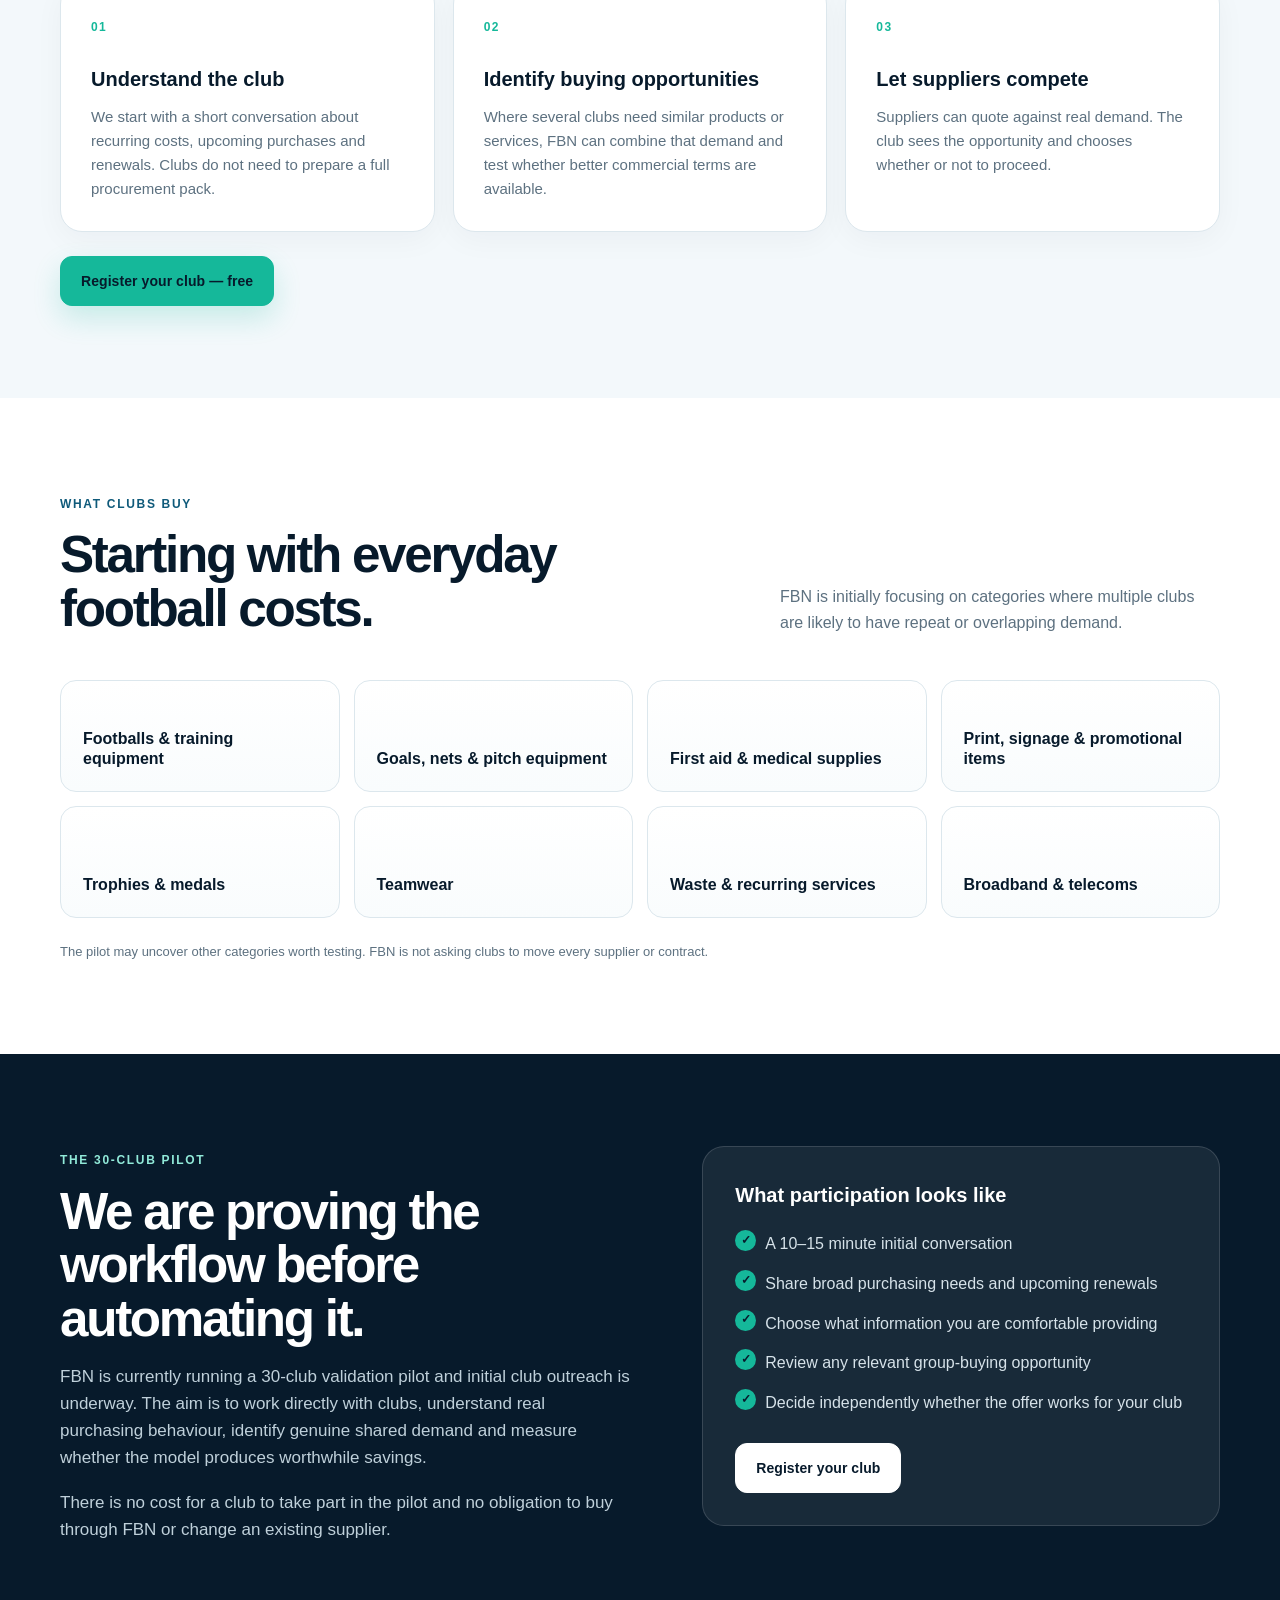
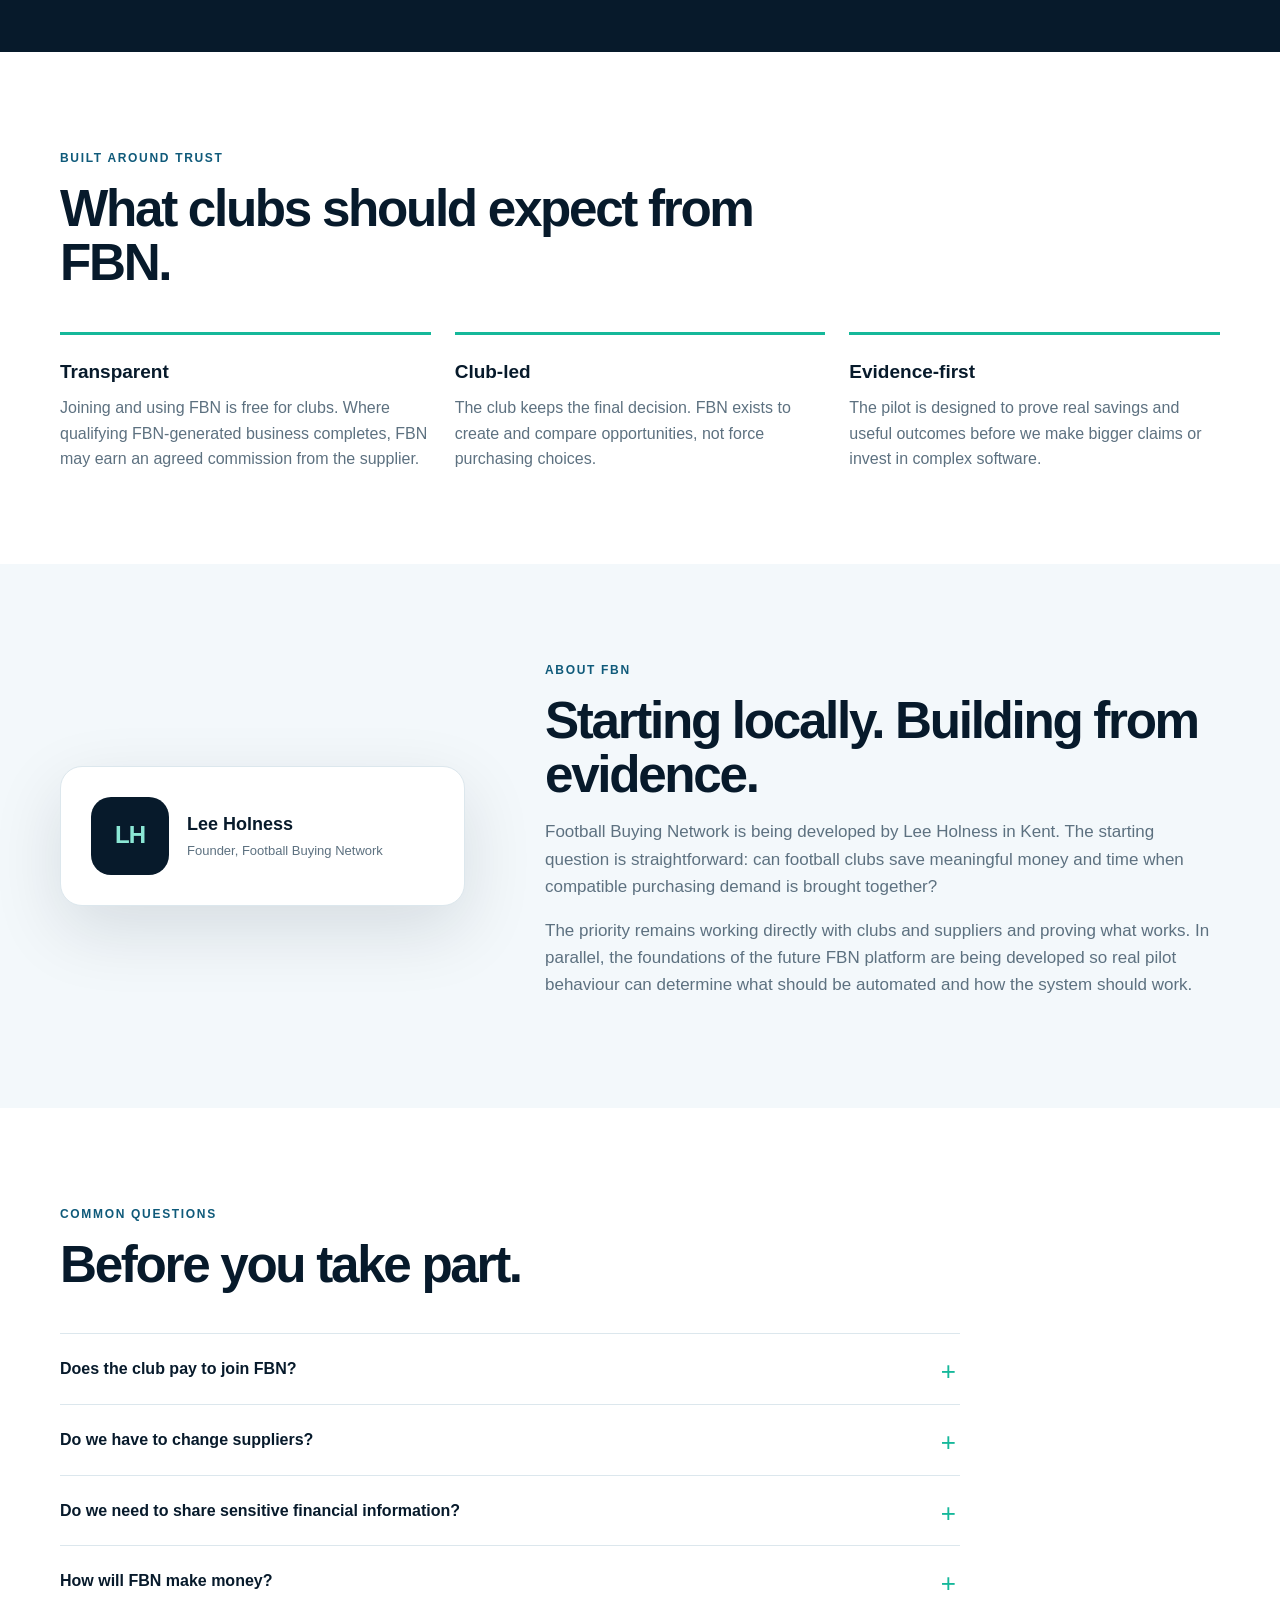
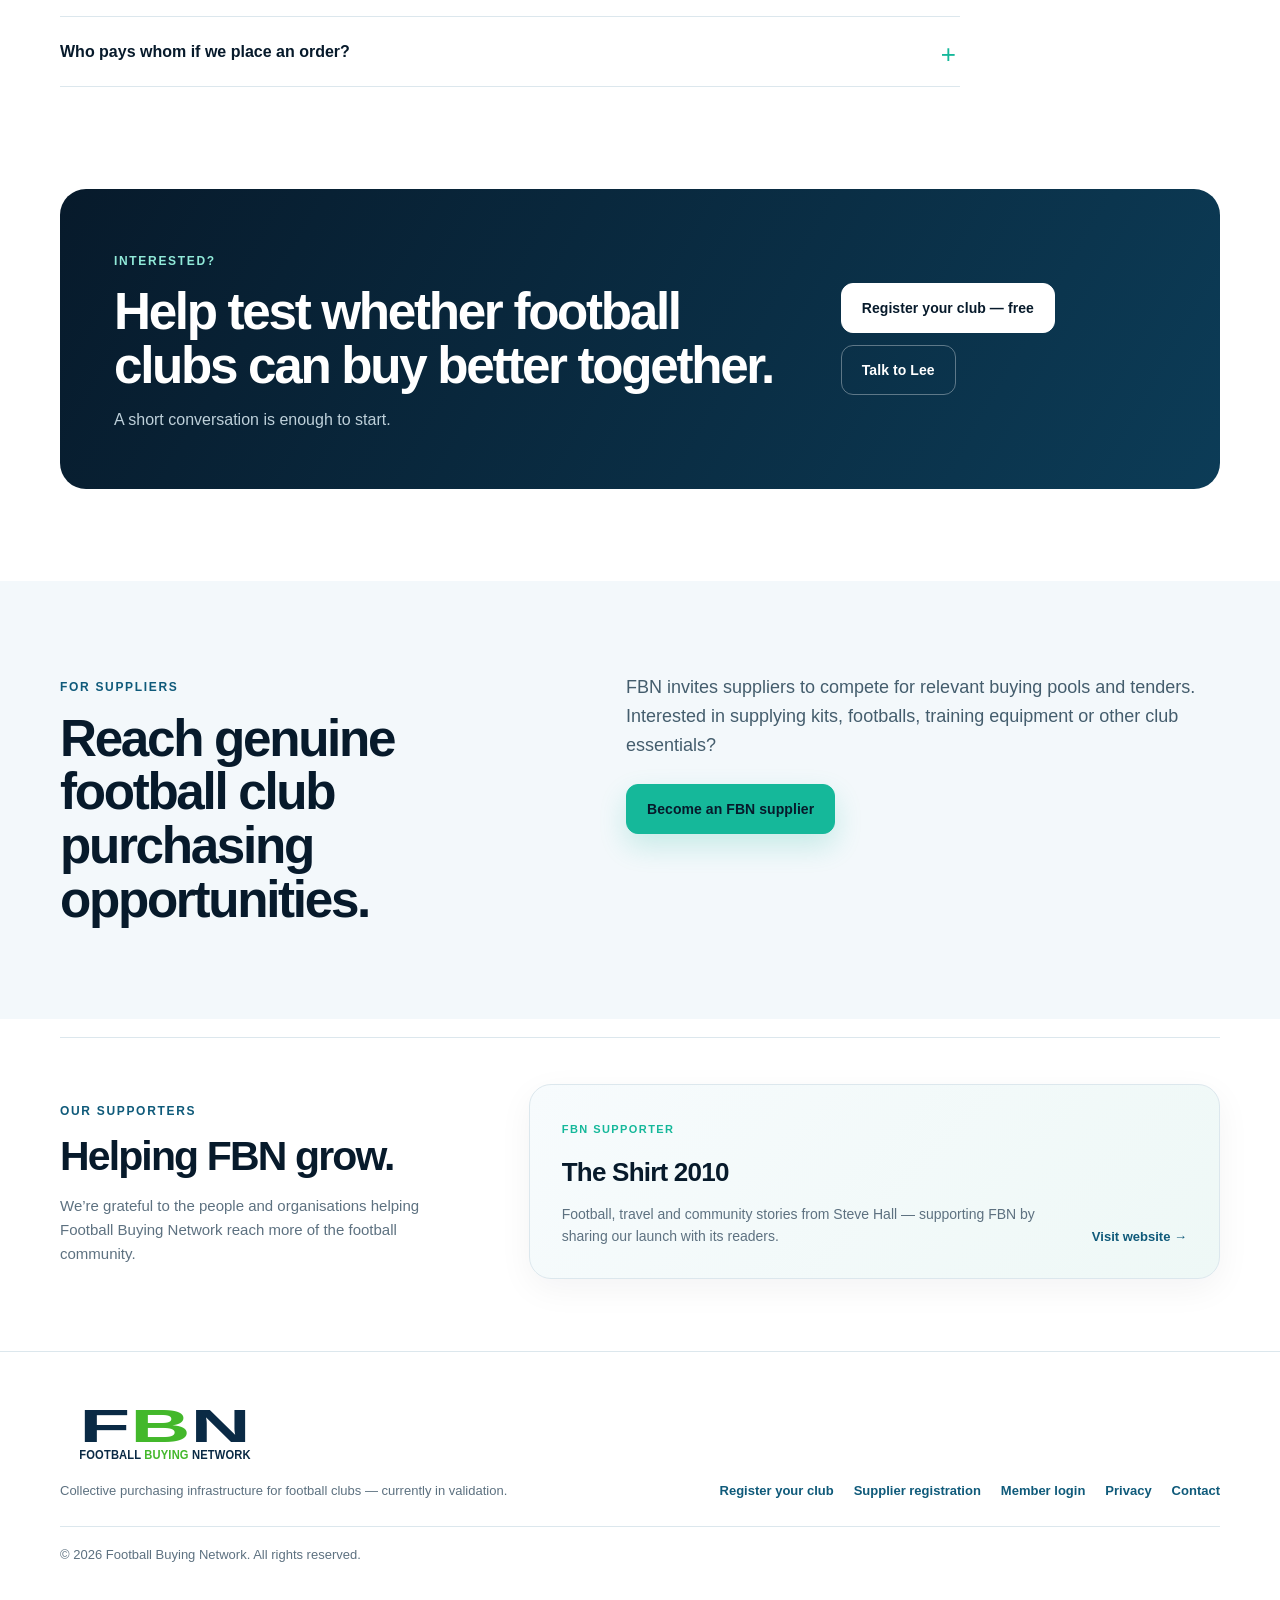
==== commit b3073998: "Include supplier section in website navigation" ====
--- a/index.html
+++ b/index.html
@@ -28,6 +28,7 @@
         <a href="#how-it-works">How it works</a>
         <a href="#categories">What clubs buy</a>
         <a href="#pilot">The pilot</a>
+        <a href="#suppliers">For suppliers</a>
         <a href="#about">About</a>
         <a class="button button-small" data-fbn-link="club" href="join.html">Register your club</a>
         <a class="nav-login" data-fbn-link="login" href="https://app.footballbuyingnetwork.co.uk/">Member login</a>
